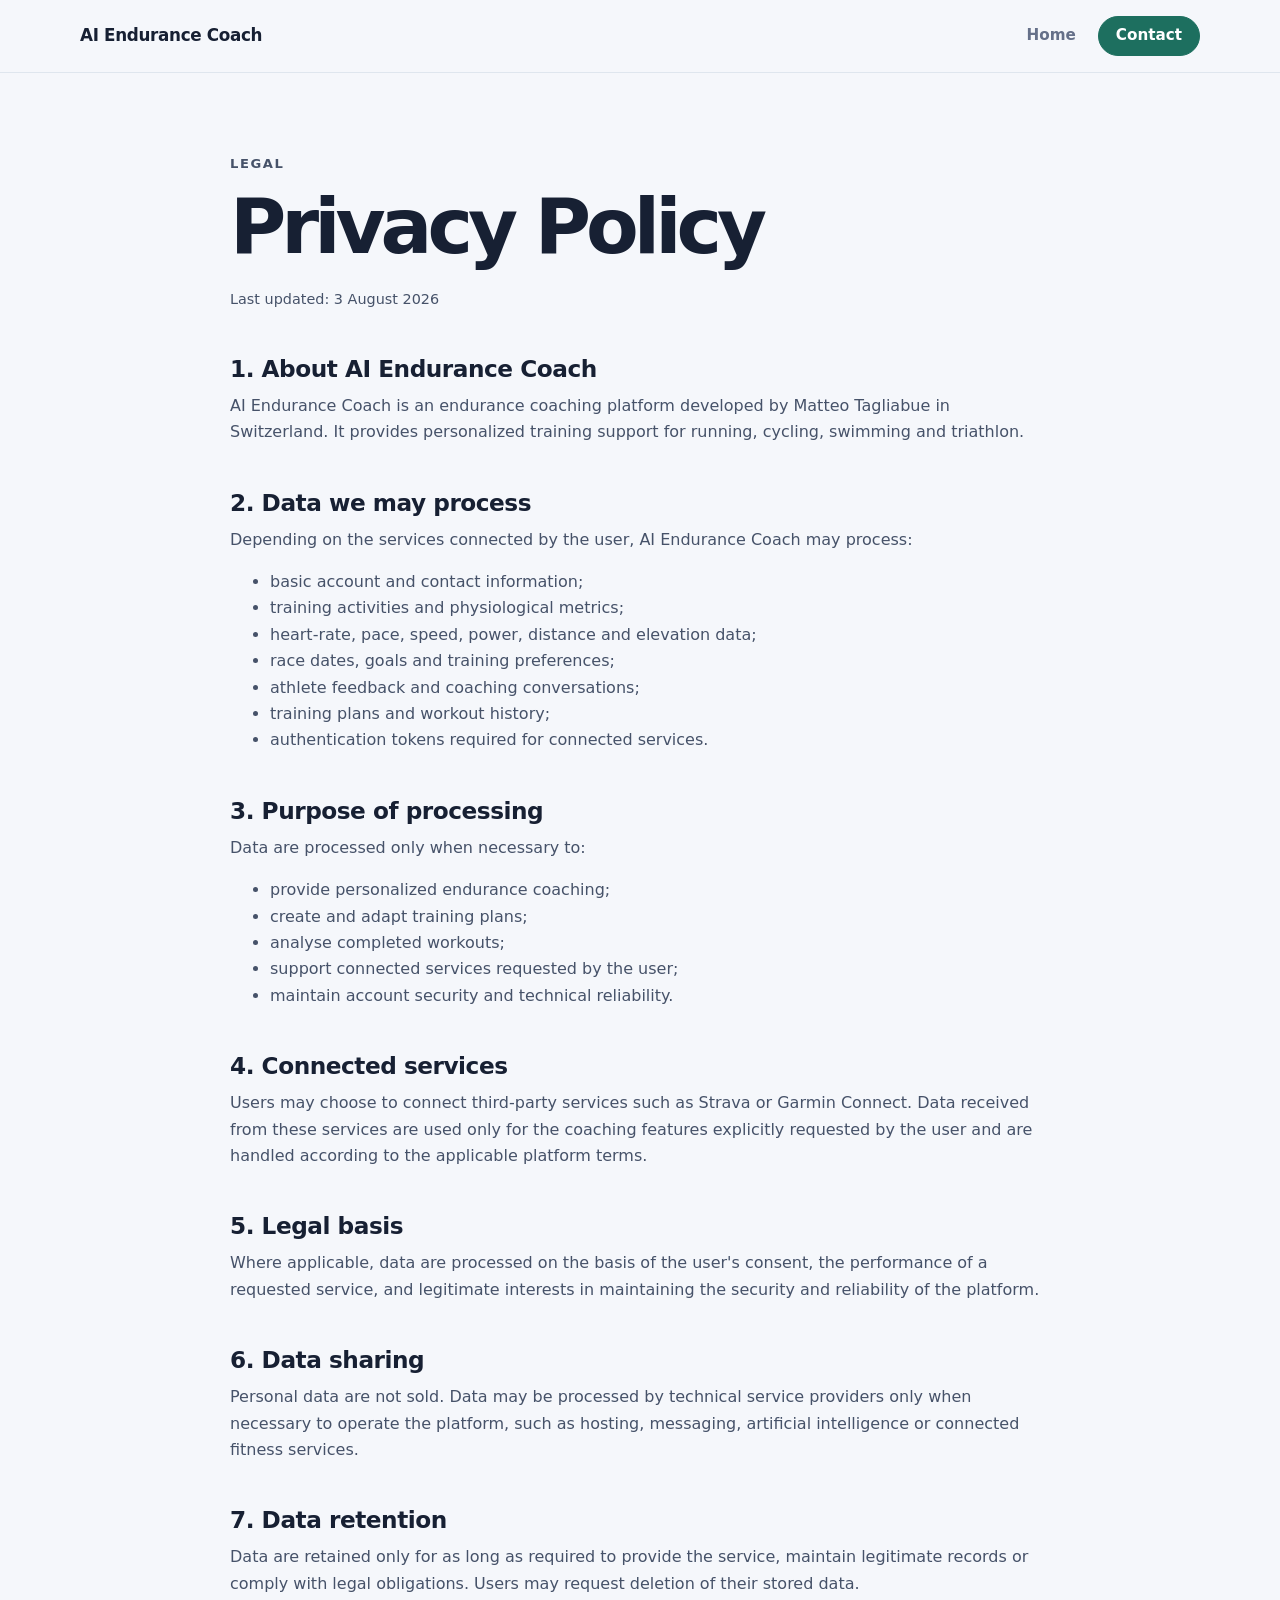
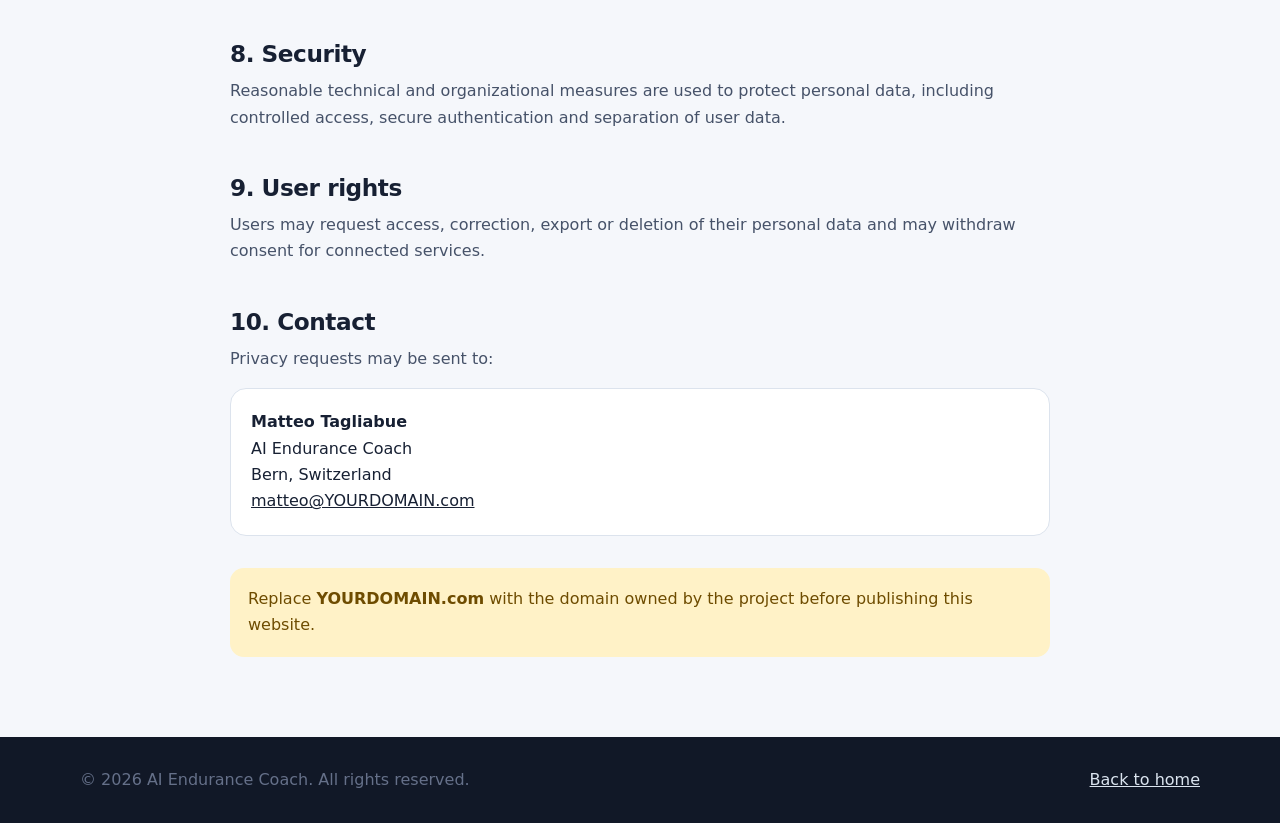
==== privacy.html @ 03ec89cd "first commit" ====
<!DOCTYPE html>
<html lang="en">
<head>
  <meta charset="UTF-8">
  <meta name="viewport" content="width=device-width, initial-scale=1.0">

  <title>Privacy Policy | AI Endurance Coach</title>
  <meta
    name="description"
    content="Privacy Policy for AI Endurance Coach."
  >

  <link rel="stylesheet" href="styles.css">
</head>

<body>
  <header class="site-header">
    <div class="container nav">
      <a class="brand" href="index.html">AI Endurance Coach</a>

      <nav aria-label="Main navigation">
        <a href="index.html">Home</a>
        <a class="button button-small" href="mailto:matteo@YOURDOMAIN.com">
          Contact
        </a>
      </nav>
    </div>
  </header>

  <main class="legal-page">
    <article class="container legal-content">
      <p class="eyebrow">Legal</p>
      <h1>Privacy Policy</h1>
      <p class="last-updated">Last updated: 3 August 2026</p>

      <h2>1. About AI Endurance Coach</h2>
      <p>
        AI Endurance Coach is an endurance coaching platform developed by
        Matteo Tagliabue in Switzerland. It provides personalized training
        support for running, cycling, swimming and triathlon.
      </p>

      <h2>2. Data we may process</h2>
      <p>
        Depending on the services connected by the user, AI Endurance Coach
        may process:
      </p>

      <ul>
        <li>basic account and contact information;</li>
        <li>training activities and physiological metrics;</li>
        <li>heart-rate, pace, speed, power, distance and elevation data;</li>
        <li>race dates, goals and training preferences;</li>
        <li>athlete feedback and coaching conversations;</li>
        <li>training plans and workout history;</li>
        <li>authentication tokens required for connected services.</li>
      </ul>

      <h2>3. Purpose of processing</h2>
      <p>Data are processed only when necessary to:</p>

      <ul>
        <li>provide personalized endurance coaching;</li>
        <li>create and adapt training plans;</li>
        <li>analyse completed workouts;</li>
        <li>support connected services requested by the user;</li>
        <li>maintain account security and technical reliability.</li>
      </ul>

      <h2>4. Connected services</h2>
      <p>
        Users may choose to connect third-party services such as Strava or
        Garmin Connect. Data received from these services are used only for
        the coaching features explicitly requested by the user and are handled
        according to the applicable platform terms.
      </p>

      <h2>5. Legal basis</h2>
      <p>
        Where applicable, data are processed on the basis of the user's
        consent, the performance of a requested service, and legitimate
        interests in maintaining the security and reliability of the
        platform.
      </p>

      <h2>6. Data sharing</h2>
      <p>
        Personal data are not sold. Data may be processed by technical service
        providers only when necessary to operate the platform, such as hosting,
        messaging, artificial intelligence or connected fitness services.
      </p>

      <h2>7. Data retention</h2>
      <p>
        Data are retained only for as long as required to provide the service,
        maintain legitimate records or comply with legal obligations. Users
        may request deletion of their stored data.
      </p>

      <h2>8. Security</h2>
      <p>
        Reasonable technical and organizational measures are used to protect
        personal data, including controlled access, secure authentication and
        separation of user data.
      </p>

      <h2>9. User rights</h2>
      <p>
        Users may request access, correction, export or deletion of their
        personal data and may withdraw consent for connected services.
      </p>

      <h2>10. Contact</h2>
      <p>
        Privacy requests may be sent to:
      </p>

      <address>
        <strong>Matteo Tagliabue</strong><br>
        AI Endurance Coach<br>
        Bern, Switzerland<br>
        <a href="mailto:matteo@YOURDOMAIN.com">
          matteo@YOURDOMAIN.com
        </a>
      </address>

      <div class="legal-notice">
        Replace <strong>YOURDOMAIN.com</strong> with the domain owned by the
        project before publishing this website.
      </div>
    </article>
  </main>

  <footer class="site-footer">
    <div class="container footer-content">
      <p>© 2026 AI Endurance Coach. All rights reserved.</p>
      <a href="index.html">Back to home</a>
    </div>
  </footer>
</body>
</html>
---- styles.css ----
:root {
  --background: #f5f7fb;
  --surface: #ffffff;
  --surface-alt: #eef2f7;
  --text: #172033;
  --muted: #657089;
  --border: #dce3ed;
  --accent: #1d6f5f;
  --accent-dark: #155347;
  --accent-soft: #dcefe9;
  --shadow: 0 20px 60px rgba(35, 50, 75, 0.12);
  --radius: 22px;
  --max-width: 1120px;
}

* {
  box-sizing: border-box;
}

html {
  scroll-behavior: smooth;
}

body {
  margin: 0;
  font-family:
    Inter, ui-sans-serif, system-ui, -apple-system, BlinkMacSystemFont,
    "Segoe UI", sans-serif;
  color: var(--text);
  background: var(--background);
  line-height: 1.65;
}

a {
  color: inherit;
}

.container {
  width: min(calc(100% - 40px), var(--max-width));
  margin-inline: auto;
}

.site-header {
  position: sticky;
  top: 0;
  z-index: 20;
  border-bottom: 1px solid rgba(220, 227, 237, 0.85);
  background: rgba(245, 247, 251, 0.92);
  backdrop-filter: blur(14px);
}

.nav {
  min-height: 72px;
  display: flex;
  align-items: center;
  justify-content: space-between;
  gap: 30px;
}

.brand {
  font-size: 1.05rem;
  font-weight: 800;
  text-decoration: none;
  letter-spacing: -0.02em;
}

nav {
  display: flex;
  align-items: center;
  gap: 22px;
}

nav a {
  color: var(--muted);
  font-size: 0.95rem;
  font-weight: 650;
  text-decoration: none;
}

nav a:hover {
  color: var(--text);
}

.button {
  display: inline-flex;
  align-items: center;
  justify-content: center;
  min-height: 50px;
  padding: 0 22px;
  border: 1px solid var(--accent);
  border-radius: 999px;
  color: #ffffff;
  background: var(--accent);
  font-weight: 750;
  text-decoration: none;
  transition: 0.2s ease;
}

.button:hover {
  background: var(--accent-dark);
  border-color: var(--accent-dark);
  transform: translateY(-1px);
}

.button-small {
  min-height: 40px;
  padding-inline: 17px;
  color: #ffffff;
}

.button-secondary {
  color: var(--text);
  background: transparent;
  border-color: var(--border);
}

.button-secondary:hover {
  color: var(--text);
  background: var(--surface);
  border-color: var(--border);
}

.hero {
  padding: 96px 0 88px;
}

.hero-grid {
  display: grid;
  grid-template-columns: minmax(0, 1.1fr) minmax(340px, 0.9fr);
  gap: 70px;
  align-items: center;
}

.eyebrow {
  margin: 0 0 14px;
  color: var(--accent);
  font-size: 0.82rem;
  font-weight: 850;
  letter-spacing: 0.12em;
  text-transform: uppercase;
}

h1,
h2,
h3,
p {
  margin-top: 0;
}

h1 {
  max-width: 800px;
  margin-bottom: 24px;
  font-size: clamp(2.8rem, 7vw, 5.6rem);
  line-height: 0.98;
  letter-spacing: -0.065em;
}

h2 {
  max-width: 760px;
  margin-bottom: 36px;
  font-size: clamp(2rem, 4vw, 3.4rem);
  line-height: 1.08;
  letter-spacing: -0.045em;
}

h3 {
  margin-bottom: 10px;
  font-size: 1.13rem;
  line-height: 1.3;
}

.hero-text {
  max-width: 690px;
  margin-bottom: 30px;
  color: var(--muted);
  font-size: 1.16rem;
}

.hero-actions {
  display: flex;
  flex-wrap: wrap;
  gap: 12px;
}

.small-note,
.last-updated {
  margin-top: 18px;
  color: var(--muted);
  font-size: 0.9rem;
}

.coach-card {
  padding: 26px;
  border: 1px solid var(--border);
  border-radius: var(--radius);
  background: var(--surface);
  box-shadow: var(--shadow);
}

.coach-card-header {
  display: flex;
  justify-content: space-between;
  gap: 20px;
  padding-bottom: 18px;
  border-bottom: 1px solid var(--border);
  font-weight: 800;
}

.status {
  padding: 5px 10px;
  border-radius: 999px;
  color: var(--accent-dark);
  background: var(--accent-soft);
  font-size: 0.78rem;
}

.workout {
  padding: 20px 0;
  border-bottom: 1px solid var(--border);
}

.workout p {
  margin: 6px 0 0;
  color: var(--muted);
}

.coach-comment {
  margin-top: 22px;
  padding: 18px;
  border-radius: 16px;
  color: var(--accent-dark);
  background: var(--accent-soft);
  font-weight: 620;
}

.section {
  padding: 88px 0;
}

.section-alt {
  background: var(--surface-alt);
}

.cards {
  display: grid;
  grid-template-columns: repeat(3, 1fr);
  gap: 18px;
}

.card {
  padding: 26px;
  border: 1px solid var(--border);
  border-radius: 18px;
  background: var(--surface);
}

.card p,
.steps p,
.cta p {
  margin-bottom: 0;
  color: var(--muted);
}

.steps {
  display: grid;
  grid-template-columns: repeat(4, 1fr);
  gap: 24px;
}

.steps article {
  position: relative;
}

.steps span {
  display: inline-grid;
  width: 42px;
  height: 42px;
  margin-bottom: 18px;
  place-items: center;
  border-radius: 50%;
  color: #ffffff;
  background: var(--accent);
  font-weight: 850;
}

.cta {
  display: flex;
  align-items: center;
  justify-content: space-between;
  gap: 40px;
  padding: 40px;
  border: 1px solid var(--border);
  border-radius: var(--radius);
  background: var(--surface);
}

.cta h2 {
  margin-bottom: 12px;
}

.site-footer {
  padding: 30px 0;
  color: var(--muted);
  background: #111827;
}

.footer-content {
  display: flex;
  justify-content: space-between;
  gap: 30px;
}

.footer-content p {
  margin: 0;
}

.footer-content div {
  display: flex;
  gap: 20px;
}

.footer-content a {
  color: #dbe4ef;
}

.legal-page {
  padding: 80px 0;
}

.legal-content {
  max-width: 820px;
}

.legal-content h1 {
  font-size: clamp(2.7rem, 6vw, 4.8rem);
}

.legal-content h2 {
  margin: 44px 0 12px;
  font-size: 1.45rem;
  letter-spacing: -0.02em;
}

.legal-content p,
.legal-content li {
  color: #465269;
}

.legal-content address {
  padding: 20px;
  border: 1px solid var(--border);
  border-radius: 16px;
  background: var(--surface);
  font-style: normal;
}

.legal-notice {
  margin-top: 32px;
  padding: 18px;
  border-radius: 14px;
  color: #6e4c00;
  background: #fff2c7;
}

@media (max-width: 900px) {
  .hero-grid,
  .cards,
  .steps {
    grid-template-columns: 1fr 1fr;
  }

  .hero-grid {
    gap: 44px;
  }

  h1 {
    font-size: clamp(2.7rem, 10vw, 4.6rem);
  }
}

@media (max-width: 680px) {
  .nav {
    align-items: flex-start;
    flex-direction: column;
    padding: 18px 0;
  }

  nav {
    width: 100%;
    flex-wrap: wrap;
    gap: 14px;
  }

  .hero {
    padding-top: 68px;
  }

  .hero-grid,
  .cards,
  .steps {
    grid-template-columns: 1fr;
  }

  .cta,
  .footer-content {
    align-items: flex-start;
    flex-direction: column;
  }

  .cta {
    padding: 28px;
  }
}
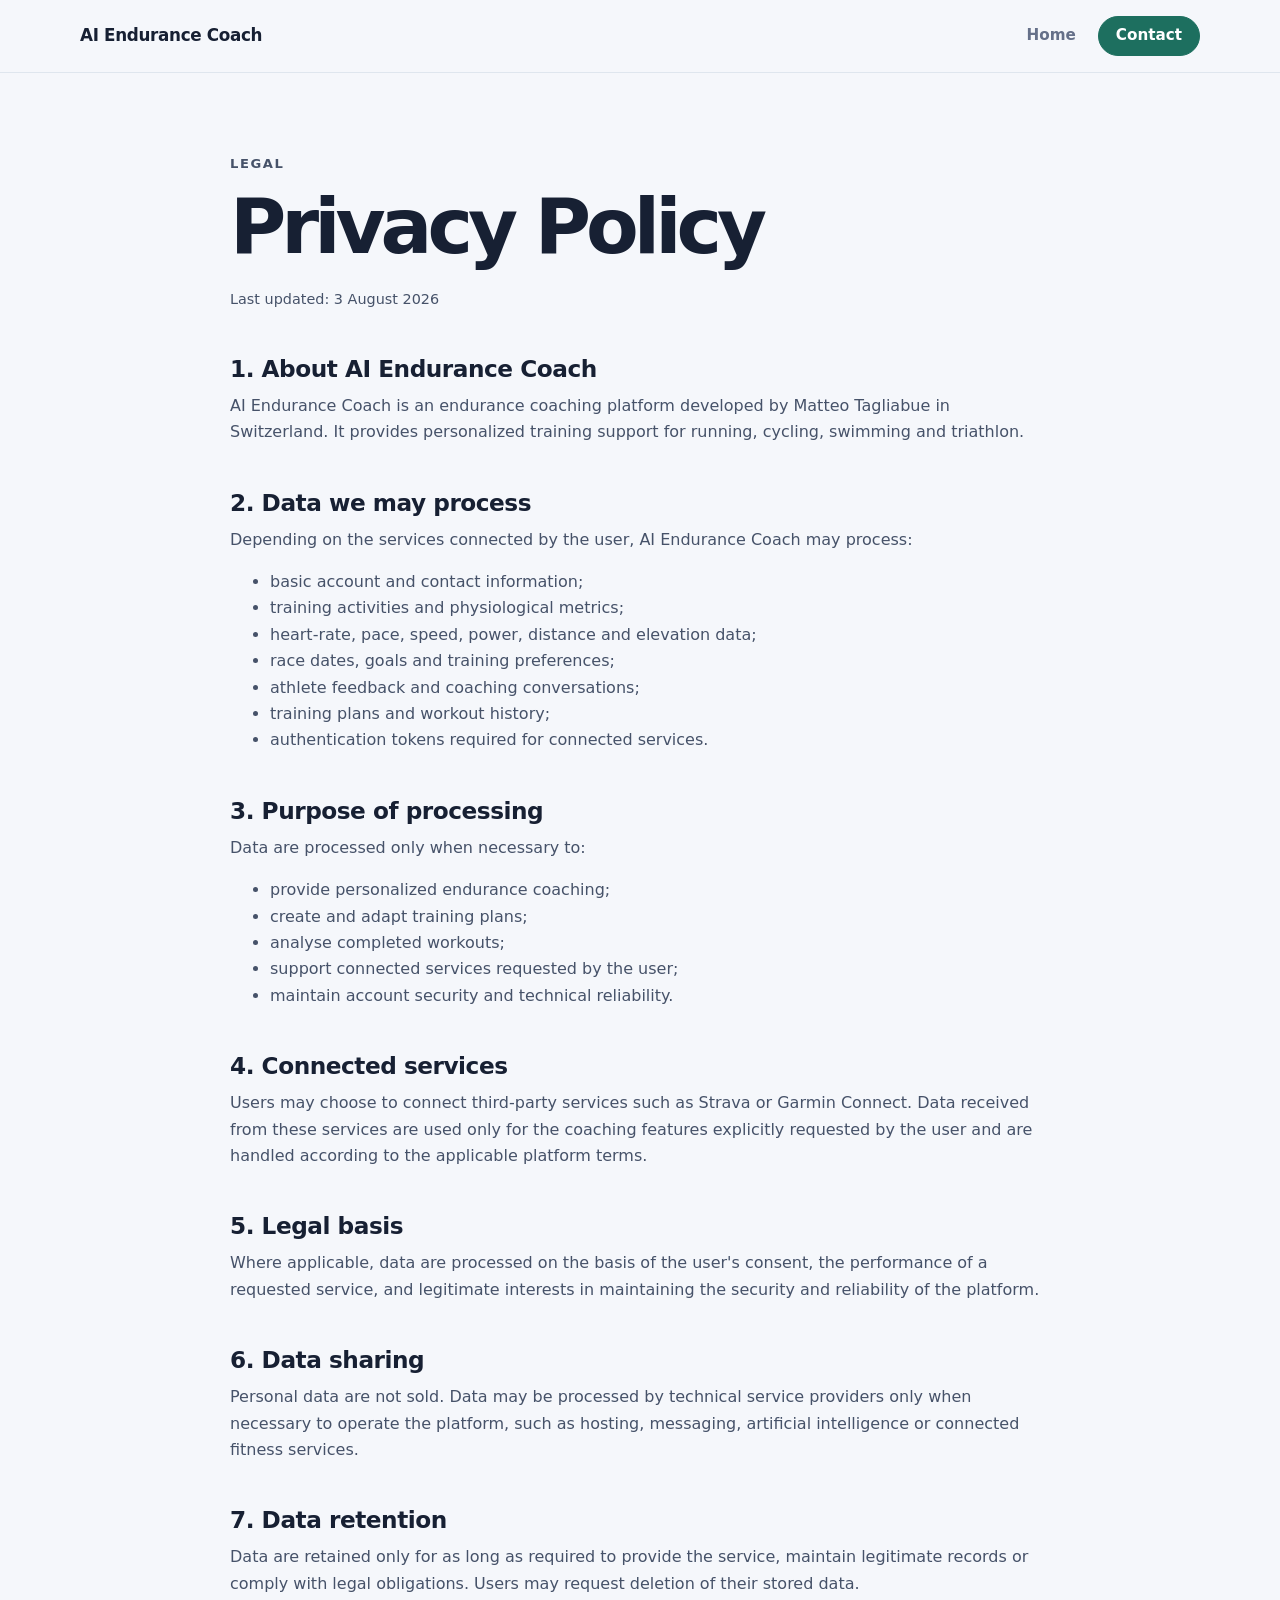
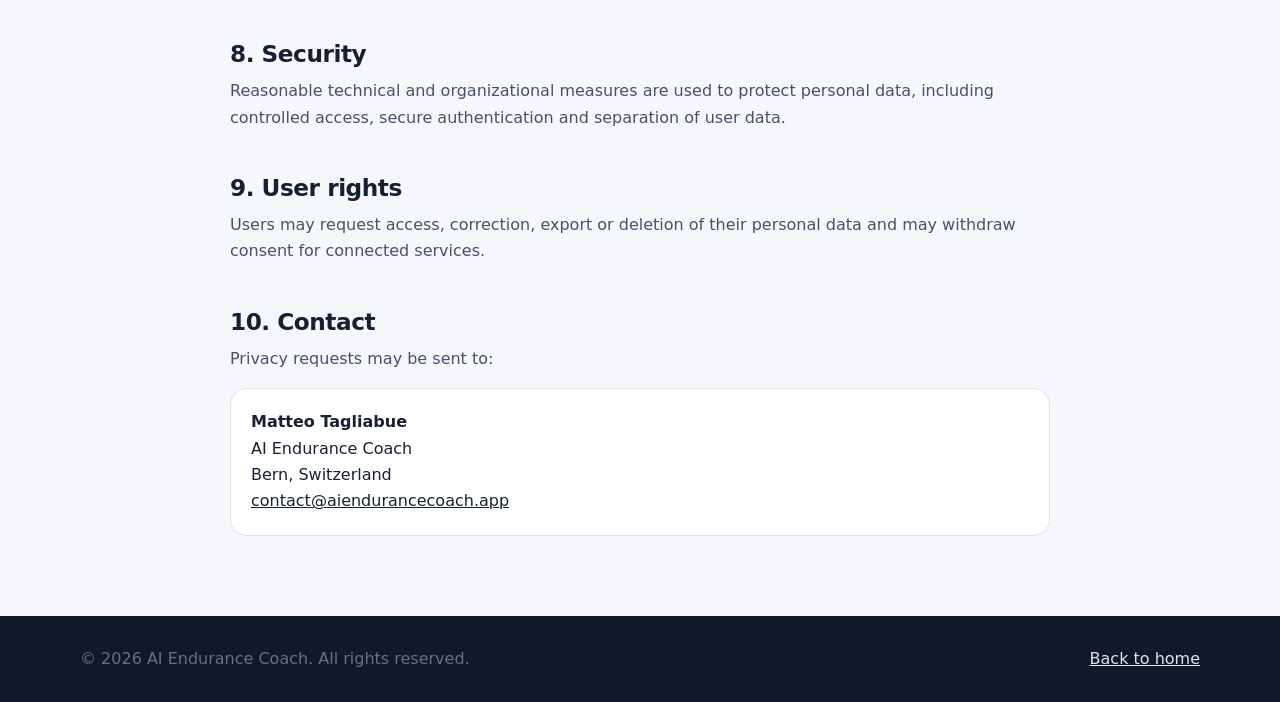
==== commit ff20a767: "UPDATE: placeholder" ====
--- a/privacy.html
+++ b/privacy.html
@@ -20,7 +20,7 @@
 
       <nav aria-label="Main navigation">
         <a href="index.html">Home</a>
-        <a class="button button-small" href="mailto:matteo@YOURDOMAIN.com">
+        <a class="button button-small" href="mailto:contact@aiendurancecoach.app">
           Contact
         </a>
       </nav>
@@ -119,15 +119,11 @@
         <strong>Matteo Tagliabue</strong><br>
         AI Endurance Coach<br>
         Bern, Switzerland<br>
-        <a href="mailto:matteo@YOURDOMAIN.com">
-          matteo@YOURDOMAIN.com
+        <a href="mailto:contact@aiendurancecoach.app">
+          contact@aiendurancecoach.app
         </a>
       </address>
 
-      <div class="legal-notice">
-        Replace <strong>YOURDOMAIN.com</strong> with the domain owned by the
-        project before publishing this website.
-      </div>
     </article>
   </main>
 
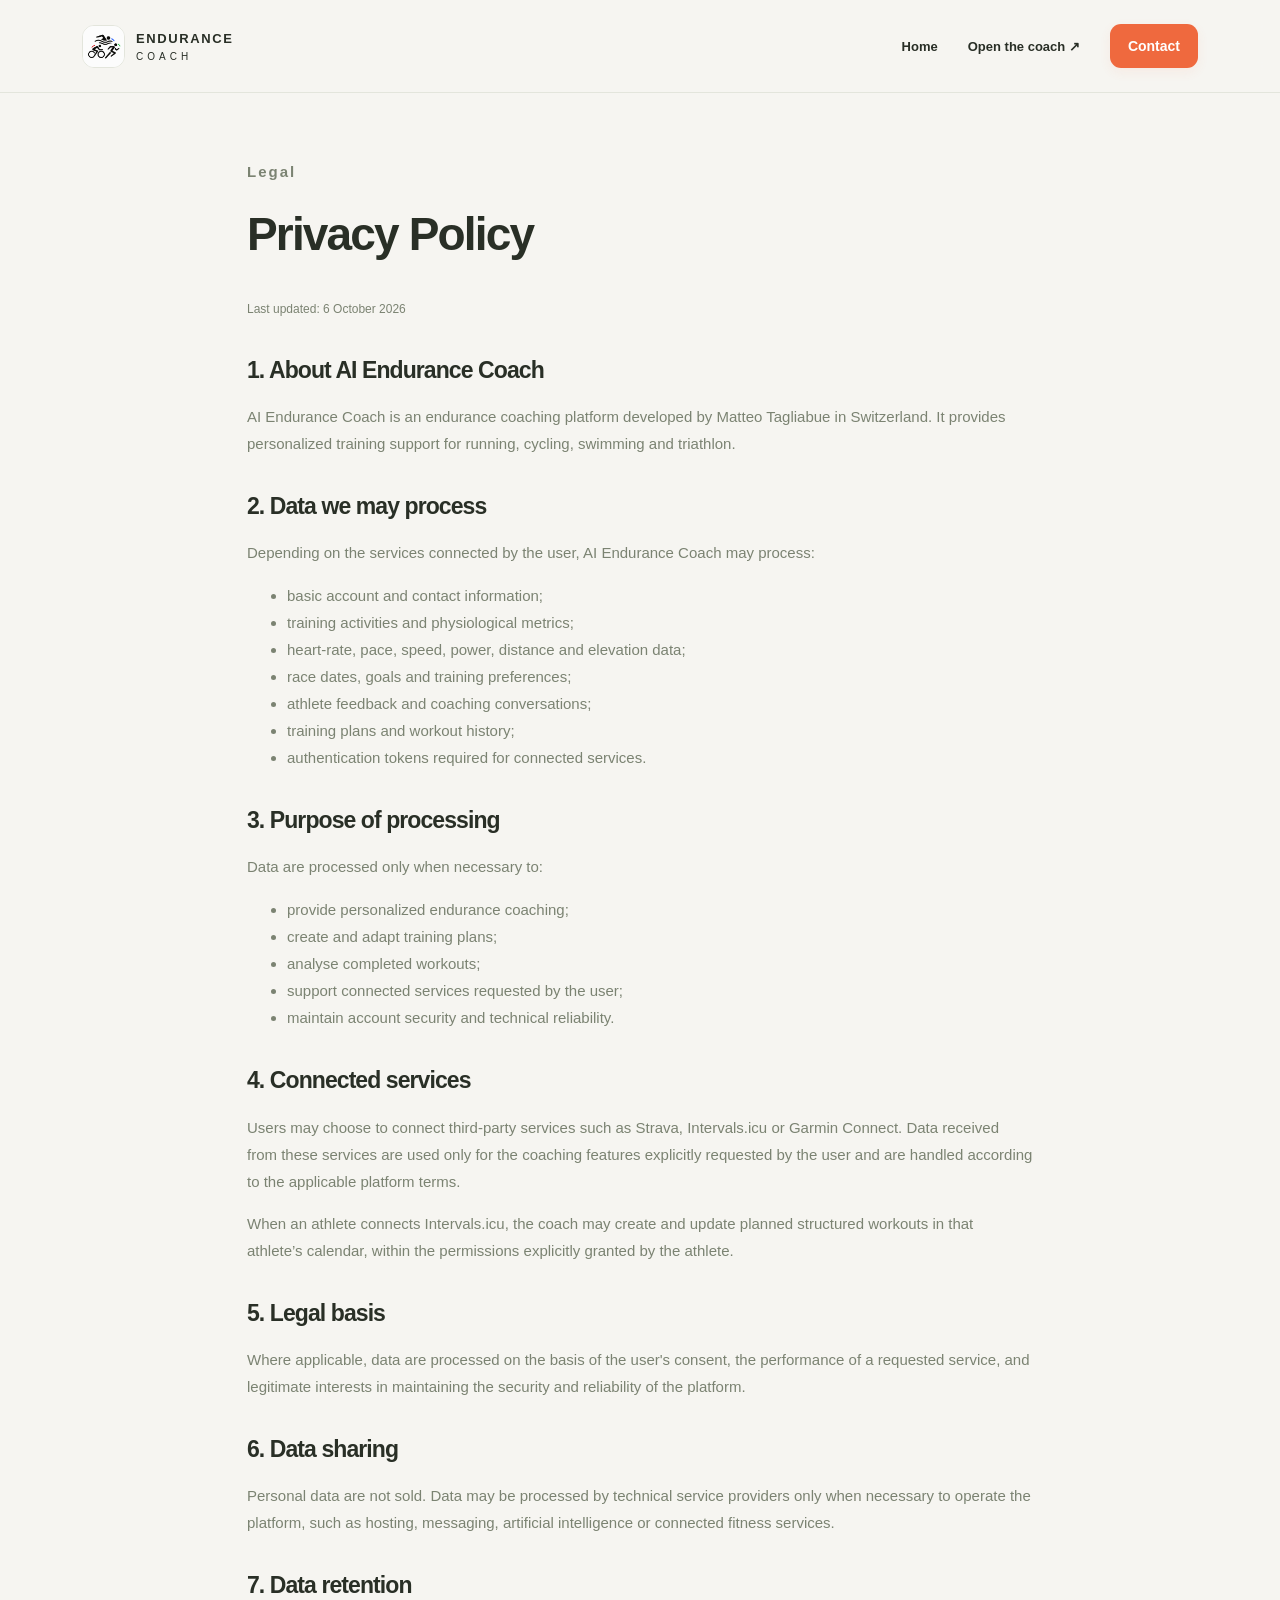
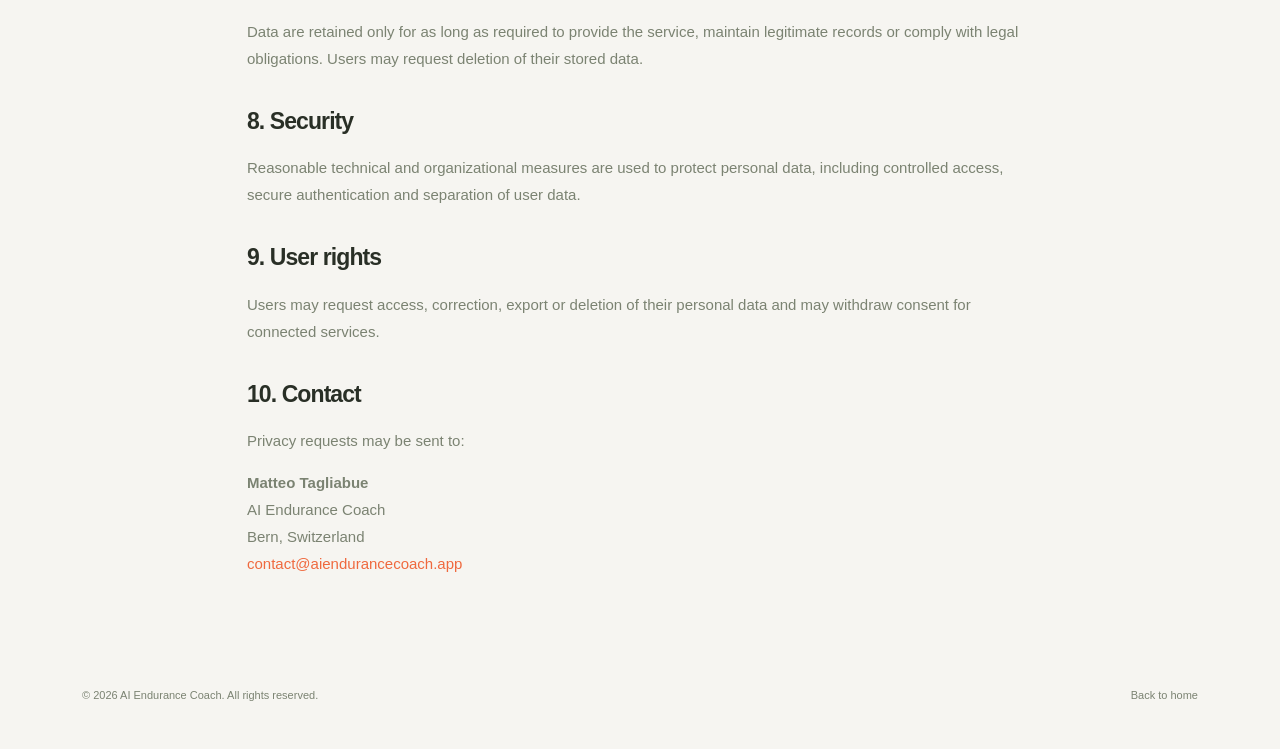
==== commit d65d1e36: "CHANGE: website like webapp" ====
--- a/privacy.html
+++ b/privacy.html
@@ -16,10 +16,10 @@
 <body>
   <header class="site-header">
     <div class="container nav">
-      <a class="brand" href="index.html">AI Endurance Coach</a>
+      <a class="brand" href="index.html"><img src="logo.png" alt=""><span>ENDURANCE<small>COACH</small></span></a>
 
       <nav aria-label="Main navigation">
-        <a href="index.html">Home</a>
+        <a href="index.html">Home</a><a href="https://coach.aiendurancecoach.app/">Open the coach ↗</a>
         <a class="button button-small" href="mailto:contact@aiendurancecoach.app">
           Contact
         </a>
@@ -31,7 +31,7 @@
     <article class="container legal-content">
       <p class="eyebrow">Legal</p>
       <h1>Privacy Policy</h1>
-      <p class="last-updated">Last updated: 3 August 2026</p>
+      <p class="last-updated">Last updated: 6 October 2026</p>
 
       <h2>1. About AI Endurance Coach</h2>
       <p>
@@ -69,12 +69,13 @@
 
       <h2>4. Connected services</h2>
       <p>
-        Users may choose to connect third-party services such as Strava or
-        Garmin Connect. Data received from these services are used only for
+        Users may choose to connect third-party services such as Strava,
+        Intervals.icu or Garmin Connect. Data received from these services are used only for
         the coaching features explicitly requested by the user and are handled
         according to the applicable platform terms.
       </p>
 
+      <p>When an athlete connects Intervals.icu, the coach may create and update planned structured workouts in that athlete’s calendar, within the permissions explicitly granted by the athlete.</p>
       <h2>5. Legal basis</h2>
       <p>
         Where applicable, data are processed on the basis of the user's
--- a/styles.css
+++ b/styles.css
@@ -1,413 +1,2 @@
-:root {
-  --background: #f5f7fb;
-  --surface: #ffffff;
-  --surface-alt: #eef2f7;
-  --text: #172033;
-  --muted: #657089;
-  --border: #dce3ed;
-  --accent: #1d6f5f;
-  --accent-dark: #155347;
-  --accent-soft: #dcefe9;
-  --shadow: 0 20px 60px rgba(35, 50, 75, 0.12);
-  --radius: 22px;
-  --max-width: 1120px;
-}
-
-* {
-  box-sizing: border-box;
-}
-
-html {
-  scroll-behavior: smooth;
-}
-
-body {
-  margin: 0;
-  font-family:
-    Inter, ui-sans-serif, system-ui, -apple-system, BlinkMacSystemFont,
-    "Segoe UI", sans-serif;
-  color: var(--text);
-  background: var(--background);
-  line-height: 1.65;
-}
-
-a {
-  color: inherit;
-}
-
-.container {
-  width: min(calc(100% - 40px), var(--max-width));
-  margin-inline: auto;
-}
-
-.site-header {
-  position: sticky;
-  top: 0;
-  z-index: 20;
-  border-bottom: 1px solid rgba(220, 227, 237, 0.85);
-  background: rgba(245, 247, 251, 0.92);
-  backdrop-filter: blur(14px);
-}
-
-.nav {
-  min-height: 72px;
-  display: flex;
-  align-items: center;
-  justify-content: space-between;
-  gap: 30px;
-}
-
-.brand {
-  font-size: 1.05rem;
-  font-weight: 800;
-  text-decoration: none;
-  letter-spacing: -0.02em;
-}
-
-nav {
-  display: flex;
-  align-items: center;
-  gap: 22px;
-}
-
-nav a {
-  color: var(--muted);
-  font-size: 0.95rem;
-  font-weight: 650;
-  text-decoration: none;
-}
-
-nav a:hover {
-  color: var(--text);
-}
-
-.button {
-  display: inline-flex;
-  align-items: center;
-  justify-content: center;
-  min-height: 50px;
-  padding: 0 22px;
-  border: 1px solid var(--accent);
-  border-radius: 999px;
-  color: #ffffff;
-  background: var(--accent);
-  font-weight: 750;
-  text-decoration: none;
-  transition: 0.2s ease;
-}
-
-.button:hover {
-  background: var(--accent-dark);
-  border-color: var(--accent-dark);
-  transform: translateY(-1px);
-}
-
-.button-small {
-  min-height: 40px;
-  padding-inline: 17px;
-  color: #ffffff;
-}
-
-.button-secondary {
-  color: var(--text);
-  background: transparent;
-  border-color: var(--border);
-}
-
-.button-secondary:hover {
-  color: var(--text);
-  background: var(--surface);
-  border-color: var(--border);
-}
-
-.hero {
-  padding: 96px 0 88px;
-}
-
-.hero-grid {
-  display: grid;
-  grid-template-columns: minmax(0, 1.1fr) minmax(340px, 0.9fr);
-  gap: 70px;
-  align-items: center;
-}
-
-.eyebrow {
-  margin: 0 0 14px;
-  color: var(--accent);
-  font-size: 0.82rem;
-  font-weight: 850;
-  letter-spacing: 0.12em;
-  text-transform: uppercase;
-}
-
-h1,
-h2,
-h3,
-p {
-  margin-top: 0;
-}
-
-h1 {
-  max-width: 800px;
-  margin-bottom: 24px;
-  font-size: clamp(2.8rem, 7vw, 5.6rem);
-  line-height: 0.98;
-  letter-spacing: -0.065em;
-}
-
-h2 {
-  max-width: 760px;
-  margin-bottom: 36px;
-  font-size: clamp(2rem, 4vw, 3.4rem);
-  line-height: 1.08;
-  letter-spacing: -0.045em;
-}
-
-h3 {
-  margin-bottom: 10px;
-  font-size: 1.13rem;
-  line-height: 1.3;
-}
-
-.hero-text {
-  max-width: 690px;
-  margin-bottom: 30px;
-  color: var(--muted);
-  font-size: 1.16rem;
-}
-
-.hero-actions {
-  display: flex;
-  flex-wrap: wrap;
-  gap: 12px;
-}
-
-.small-note,
-.last-updated {
-  margin-top: 18px;
-  color: var(--muted);
-  font-size: 0.9rem;
-}
-
-.coach-card {
-  padding: 26px;
-  border: 1px solid var(--border);
-  border-radius: var(--radius);
-  background: var(--surface);
-  box-shadow: var(--shadow);
-}
-
-.coach-card-header {
-  display: flex;
-  justify-content: space-between;
-  gap: 20px;
-  padding-bottom: 18px;
-  border-bottom: 1px solid var(--border);
-  font-weight: 800;
-}
-
-.status {
-  padding: 5px 10px;
-  border-radius: 999px;
-  color: var(--accent-dark);
-  background: var(--accent-soft);
-  font-size: 0.78rem;
-}
-
-.workout {
-  padding: 20px 0;
-  border-bottom: 1px solid var(--border);
-}
-
-.workout p {
-  margin: 6px 0 0;
-  color: var(--muted);
-}
-
-.coach-comment {
-  margin-top: 22px;
-  padding: 18px;
-  border-radius: 16px;
-  color: var(--accent-dark);
-  background: var(--accent-soft);
-  font-weight: 620;
-}
-
-.section {
-  padding: 88px 0;
-}
-
-.section-alt {
-  background: var(--surface-alt);
-}
-
-.cards {
-  display: grid;
-  grid-template-columns: repeat(3, 1fr);
-  gap: 18px;
-}
-
-.card {
-  padding: 26px;
-  border: 1px solid var(--border);
-  border-radius: 18px;
-  background: var(--surface);
-}
-
-.card p,
-.steps p,
-.cta p {
-  margin-bottom: 0;
-  color: var(--muted);
-}
-
-.steps {
-  display: grid;
-  grid-template-columns: repeat(4, 1fr);
-  gap: 24px;
-}
-
-.steps article {
-  position: relative;
-}
-
-.steps span {
-  display: inline-grid;
-  width: 42px;
-  height: 42px;
-  margin-bottom: 18px;
-  place-items: center;
-  border-radius: 50%;
-  color: #ffffff;
-  background: var(--accent);
-  font-weight: 850;
-}
-
-.cta {
-  display: flex;
-  align-items: center;
-  justify-content: space-between;
-  gap: 40px;
-  padding: 40px;
-  border: 1px solid var(--border);
-  border-radius: var(--radius);
-  background: var(--surface);
-}
-
-.cta h2 {
-  margin-bottom: 12px;
-}
-
-.site-footer {
-  padding: 30px 0;
-  color: var(--muted);
-  background: #111827;
-}
-
-.footer-content {
-  display: flex;
-  justify-content: space-between;
-  gap: 30px;
-}
-
-.footer-content p {
-  margin: 0;
-}
-
-.footer-content div {
-  display: flex;
-  gap: 20px;
-}
-
-.footer-content a {
-  color: #dbe4ef;
-}
-
-.legal-page {
-  padding: 80px 0;
-}
-
-.legal-content {
-  max-width: 820px;
-}
-
-.legal-content h1 {
-  font-size: clamp(2.7rem, 6vw, 4.8rem);
-}
-
-.legal-content h2 {
-  margin: 44px 0 12px;
-  font-size: 1.45rem;
-  letter-spacing: -0.02em;
-}
-
-.legal-content p,
-.legal-content li {
-  color: #465269;
-}
-
-.legal-content address {
-  padding: 20px;
-  border: 1px solid var(--border);
-  border-radius: 16px;
-  background: var(--surface);
-  font-style: normal;
-}
-
-.legal-notice {
-  margin-top: 32px;
-  padding: 18px;
-  border-radius: 14px;
-  color: #6e4c00;
-  background: #fff2c7;
-}
-
-@media (max-width: 900px) {
-  .hero-grid,
-  .cards,
-  .steps {
-    grid-template-columns: 1fr 1fr;
-  }
-
-  .hero-grid {
-    gap: 44px;
-  }
-
-  h1 {
-    font-size: clamp(2.7rem, 10vw, 4.6rem);
-  }
-}
-
-@media (max-width: 680px) {
-  .nav {
-    align-items: flex-start;
-    flex-direction: column;
-    padding: 18px 0;
-  }
-
-  nav {
-    width: 100%;
-    flex-wrap: wrap;
-    gap: 14px;
-  }
-
-  .hero {
-    padding-top: 68px;
-  }
-
-  .hero-grid,
-  .cards,
-  .steps {
-    grid-template-columns: 1fr;
-  }
-
-  .cta,
-  .footer-content {
-    align-items: flex-start;
-    flex-direction: column;
-  }
-
-  .cta {
-    padding: 28px;
-  }
-}
+:root{--bg:#f6f5f1;--ink:#292f26;--muted:#7b8372;--orange:#ef693e;--line:#e3e5dc;--green:#2e3729;--sage:#c7d7b1}*{box-sizing:border-box}html{scroll-behavior:smooth;scroll-padding-top:100px}body{margin:0;background:var(--bg);color:var(--ink);font-family:Manrope,"Segoe UI",Arial,sans-serif;-webkit-font-smoothing:antialiased}a{color:inherit;text-decoration:none}button,a,summary{-webkit-tap-highlight-color:transparent}a:focus-visible,summary:focus-visible{outline:3px solid var(--orange);outline-offset:5px}p{line-height:1.75}h1,h2,h3,p{margin-top:0}h1,h2,h3{letter-spacing:-.04em}h2{font-size:clamp(29px,3.6vw,44px);line-height:1.18;font-weight:700}h3{font-size:23px;line-height:1.25}.container{max-width:1180px;margin:auto;padding-left:32px;padding-right:32px}.site-header{position:sticky;top:0;z-index:10;background:#f6f5f1ed;backdrop-filter:blur(14px);border-bottom:1px solid var(--line)}.nav{display:flex;align-items:center;justify-content:space-between;min-height:92px;gap:24px}.brand{display:flex;align-items:center;gap:11px;font-size:13px;font-weight:800;letter-spacing:1.6px}.brand img{width:43px;height:43px;object-fit:contain;background:white;border:1px solid var(--line);border-radius:12px}.brand small{display:block;font-weight:500;font-size:10px;letter-spacing:4px;margin-top:5px}.nav nav{display:flex;align-items:center;gap:30px;font-size:13px;font-weight:600}.button{display:inline-flex;justify-content:center;align-items:center;gap:25px;min-height:50px;padding:15px 23px;border-radius:11px;background:var(--orange);color:white;font-size:14px;font-weight:700;box-shadow:0 4px 12px #ef693e14;transition:transform .2s,background .2s}.button:hover{background:#db5b33;transform:translateY(-2px)}.button-small{min-height:44px;padding:12px 18px}.button span{font-size:21px;font-weight:400}.eyebrow{font-size:10px;letter-spacing:2px;font-weight:700;color:var(--muted);margin-bottom:22px}.status-dot{display:inline-block;width:7px;height:7px;background:#91a976;border-radius:50%;margin-right:8px}.hero{display:grid;grid-template-columns:1.1fr 1fr;gap:72px;align-items:center;padding-top:88px;padding-bottom:88px}.hero h1{font-size:clamp(42px,5.2vw,65px);line-height:1.07;margin-bottom:27px;letter-spacing:-3px}.hero h1 em{font-style:normal;color:#85996d}.hero-text{color:var(--muted);font-size:17px;max-width:440px;margin-bottom:30px}.hero-actions{display:flex;align-items:center;flex-wrap:wrap;gap:24px}.text-link{display:inline-flex;align-items:center;gap:16px;font-weight:600;font-size:13px}.hero-note{font-size:12px;color:var(--muted);margin:23px 0 0}.app-preview{border:1px solid var(--line);border-radius:24px;background:white;box-shadow:0 25px 60px #2930260c;transform:rotate(2deg);overflow:hidden}.preview-top{display:flex;justify-content:space-between;align-items:center;border-bottom:1px solid #eff0e9;padding:16px 21px;font-size:11px;font-weight:600}.preview-top>span:first-child{display:flex;gap:8px;align-items:center}.preview-top img{width:27px;height:27px;object-fit:contain}.example-tag{font-size:8px;letter-spacing:1px;color:var(--muted);background:#f1f3eb;padding:6px 8px;border-radius:5px}.preview-body{padding:26px}.preview-body>.eyebrow{font-size:8px;margin-bottom:10px}.preview-body>h2{font-size:21px;margin-bottom:22px}.preview-session{padding:24px;border-radius:16px;background:var(--green);color:white}.session-tag{font-size:9px;letter-spacing:1px;color:#ccd4c2}.preview-session h3{margin:17px 0 9px;font-size:26px}.preview-session p{font-size:11px;color:#c1cbb4;line-height:1.7}.session-facts{display:flex;justify-content:space-between;align-items:center;margin:20px 0 12px}.session-facts strong{font-size:26px;letter-spacing:-1px}.session-facts small{font-size:11px;font-weight:400}.session-facts>span{font-size:9px;color:#c1cbb4}.workout-bars{height:71px;display:flex;align-items:flex-end;gap:5px}.workout-bars i{display:block;border-radius:5px;flex:15;height:65%}.warm{background:#ebd9bc}.work{background:#c7d7b1}.rest{background:#c8dfe6}.cool{background:#dbe2cd}.workout-bars .work{height:100%}.workout-bars .rest{flex:4;height:42%}.workout-bars .cool{flex:8;height:35%}.phase-legend{display:flex;gap:10px;flex-wrap:wrap;margin-top:12px;font-size:8px;color:#ced7c4}.phase-legend i{display:inline-block;width:6px;height:6px;border-radius:2px;margin-right:3px}.preview-bottom{display:flex;gap:12px;align-items:center;padding:18px 0 0}.coach-spark{font-size:26px;color:#99ac7d}.preview-bottom p{font-size:10px;line-height:1.7;color:var(--muted);margin:0}.preview-bottom strong{color:var(--ink)}.preview-nav{display:flex;justify-content:space-around;padding:15px;background:#fbfcf8;border-top:1px solid var(--line);font-size:10px;color:var(--muted)}.preview-nav .active{color:var(--orange);font-weight:700}.disciplines{border-top:1px solid var(--line);border-bottom:1px solid var(--line);padding-top:24px;padding-bottom:24px;display:flex;justify-content:space-between;gap:24px;color:var(--muted);font-size:13px}.disciplines>div{display:flex;gap:38px;color:var(--ink);font-weight:600}.section{padding-top:95px;padding-bottom:95px}.section-title{max-width:650px;margin-bottom:40px}.section-title p:not(.eyebrow){color:var(--muted);font-size:15px}.section-title .eyebrow{margin-bottom:15px}.section-title h2{margin-bottom:18px}.feature-grid{display:grid;grid-template-columns:repeat(3,1fr);gap:20px}.feature{padding:30px;background:white;border:1px solid var(--line);border-radius:19px;display:flex;flex-direction:column}.feature-number{color:#9ba78e;font-size:10px;letter-spacing:1.8px;margin-bottom:24px}.feature h3{font-size:24px;margin-bottom:17px}.feature p{font-size:14px;color:var(--muted)}.mini-week{display:flex;justify-content:space-between;background:#f4f6ef;padding:18px;border-radius:10px;margin-top:auto}.mini-week span{font-size:10px;color:var(--muted);text-align:center}.mini-week i{display:block;width:14px;height:14px;border-radius:50%;background:#c7d7b1;margin-top:10px}.mini-week .muted-dot{background:#e3e7d9}.mini-chat{margin-top:auto;font-size:11px}.mini-chat span{display:block;background:#f5f1e8;border-radius:9px;padding:13px}.mini-chat p{background:#f4f6ef;border-radius:9px;padding:13px;font-size:11px;margin:7px 0 0}.mini-chart{display:flex;gap:13px;align-items:flex-end;height:86px;padding:0 13px;border-bottom:1px solid var(--line);margin-top:auto}.mini-chart i{flex:1;height:40%;background:#cddabc;border-radius:4px 4px 0 0}.mini-chart i:nth-child(2){height:60%}.mini-chart i:nth-child(3){height:50%}.mini-chart i:nth-child(4){height:75%}.mini-chart i:nth-child(5){height:68%}.mini-chart i:last-child{height:100%;background:var(--orange)}.how-section{background:#eef1e7}.how-grid{display:grid;grid-template-columns:1fr 1fr;gap:90px}.section-description{max-width:410px;font-size:15px;color:var(--muted)}.steps{list-style:none;margin:0;padding:0;display:grid;gap:30px}.steps li{display:flex;gap:20px;align-items:flex-start}.steps li>span{display:grid;place-items:center;width:35px;height:35px;border:1px solid #d2dac6;border-radius:10px;flex-shrink:0;color:#819368;font-size:13px}.steps h3{font-size:19px;margin:4px 0 10px}.steps p{font-size:14px;margin:0;color:var(--muted)}.integration-grid{display:grid;grid-template-columns:repeat(3,1fr);gap:20px}.integration{display:flex;align-items:flex-start;gap:16px;border:1px solid var(--line);background:#fff;border-radius:16px;padding:24px}.integration h3{font-size:18px;margin:3px 0 12px;letter-spacing:-.4px}.integration p{font-size:13px;color:var(--muted);margin:0}.service-logo{display:grid;place-items:center;flex-shrink:0;width:38px;height:38px;border-radius:10px;font-size:23px;font-weight:700}.strava{background:#fff1e9;color:#f36934}.intervals{background:#eef2e7;color:#81986c}.telegram{background:#eaf3f8;color:#4b94bf}.integration-links{display:flex;justify-content:space-between;gap:20px;margin-top:27px;font-size:12px;color:var(--muted)}.integration-links .text-link{color:var(--ink)}.faq-section{display:grid;grid-template-columns:1fr 1.4fr;gap:70px;padding-bottom:90px}.faq details{border-bottom:1px solid var(--line)}.faq summary{display:flex;justify-content:space-between;gap:20px;padding:22px 0;cursor:pointer;list-style:none;font-size:15px;font-weight:600}.faq summary::-webkit-details-marker{display:none}.faq summary span{font-size:22px;color:#91a17c}.faq details[open] summary span{transform:rotate(45deg)}.faq p{font-size:14px;color:var(--muted)}.faq p a{text-decoration:underline;text-underline-offset:4px}.final-cta{display:flex;align-items:center;justify-content:space-between;gap:40px;background:var(--green);color:white;padding-top:48px;padding-bottom:48px;border-radius:24px;max-width:1116px}.final-cta .eyebrow{color:#b6c4a5;margin-bottom:16px}.final-cta h2{margin:0;font-size:37px}.final-cta>div:last-child{display:flex;align-items:center;flex-direction:column;gap:17px}.light-button{background:white;color:var(--ink);box-shadow:none}.light-button:hover{background:#eef2e7}.contact-link{color:#c4cfb8;font-size:12px}.site-footer{padding:44px 0}.footer-content{display:flex;align-items:center;justify-content:space-between;gap:24px;color:var(--muted);font-size:11px}.footer-content .brand{color:var(--ink)}.footer-content p{margin:0}.footer-content>div{display:flex;gap:22px}.legal-page{padding:65px 0}.legal-content{max-width:850px}.legal-content h1{font-size:46px}.legal-content h2{font-size:23px;margin-top:36px}.legal-content p,.legal-content li,.legal-content address{font-size:15px;color:var(--muted);line-height:1.8}.legal-content a{color:var(--orange)}.last-updated{font-size:12px!important}.legal-content address{font-style:normal}
+@media(max-width:900px){.hero{gap:35px}.hero h1{letter-spacing:-2px}.feature{padding:22px}.feature h3{font-size:21px}.how-grid{gap:40px}.integration-grid{grid-template-columns:1fr}.integration{align-items:center}.faq-section{gap:35px}.final-cta{margin:0 24px}.footer-content{flex-wrap:wrap}}@media(max-width:600px){html{scroll-padding-top:80px}.container{padding-left:22px;padding-right:22px}.nav{min-height:76px;gap:12px}.brand{font-size:10px;letter-spacing:1px;gap:7px}.brand small{font-size:8px;letter-spacing:3px}.brand img{width:35px;height:35px}.nav nav{gap:0}.nav nav>a:not(.button){display:none}.button-small{font-size:11px;min-height:42px;padding:10px 13px;gap:12px}.hero{grid-template-columns:1fr;padding-top:45px;padding-bottom:40px;gap:42px}.hero h1{font-size:46px;line-height:1.08;letter-spacing:-2px}.hero-text{font-size:16px}.hero-actions{gap:20px}.hero-actions .button{font-size:13px}.app-preview{transform:none;width:100%;max-width:440px;margin:auto}.preview-body{padding:22px}.disciplines{display:block;padding-top:21px;padding-bottom:21px}.disciplines>div{margin-top:16px;gap:0;justify-content:space-between;font-size:13px}.section{padding-top:62px;padding-bottom:62px}.section-title{margin-bottom:28px}h2{font-size:31px}.feature-grid,.how-grid,.faq-section{grid-template-columns:1fr}.feature-grid{gap:16px}.feature{padding:26px}.feature h3{font-size:24px}.feature p{margin-bottom:25px}.how-grid{gap:32px}.steps{gap:24px}.integration-links{flex-direction:column;gap:18px}.faq-section{gap:9px;padding-bottom:55px}.final-cta{margin:0 16px;padding:32px 26px;flex-direction:column;align-items:flex-start;gap:26px}.final-cta h2{font-size:31px}.final-cta>div:last-child{align-items:flex-start}.footer-content{flex-direction:column;align-items:flex-start;gap:22px}.site-footer{padding:35px 0}.legal-content h1{font-size:35px}}@media(prefers-reduced-motion:reduce){html{scroll-behavior:auto}*{transition:none!important}}
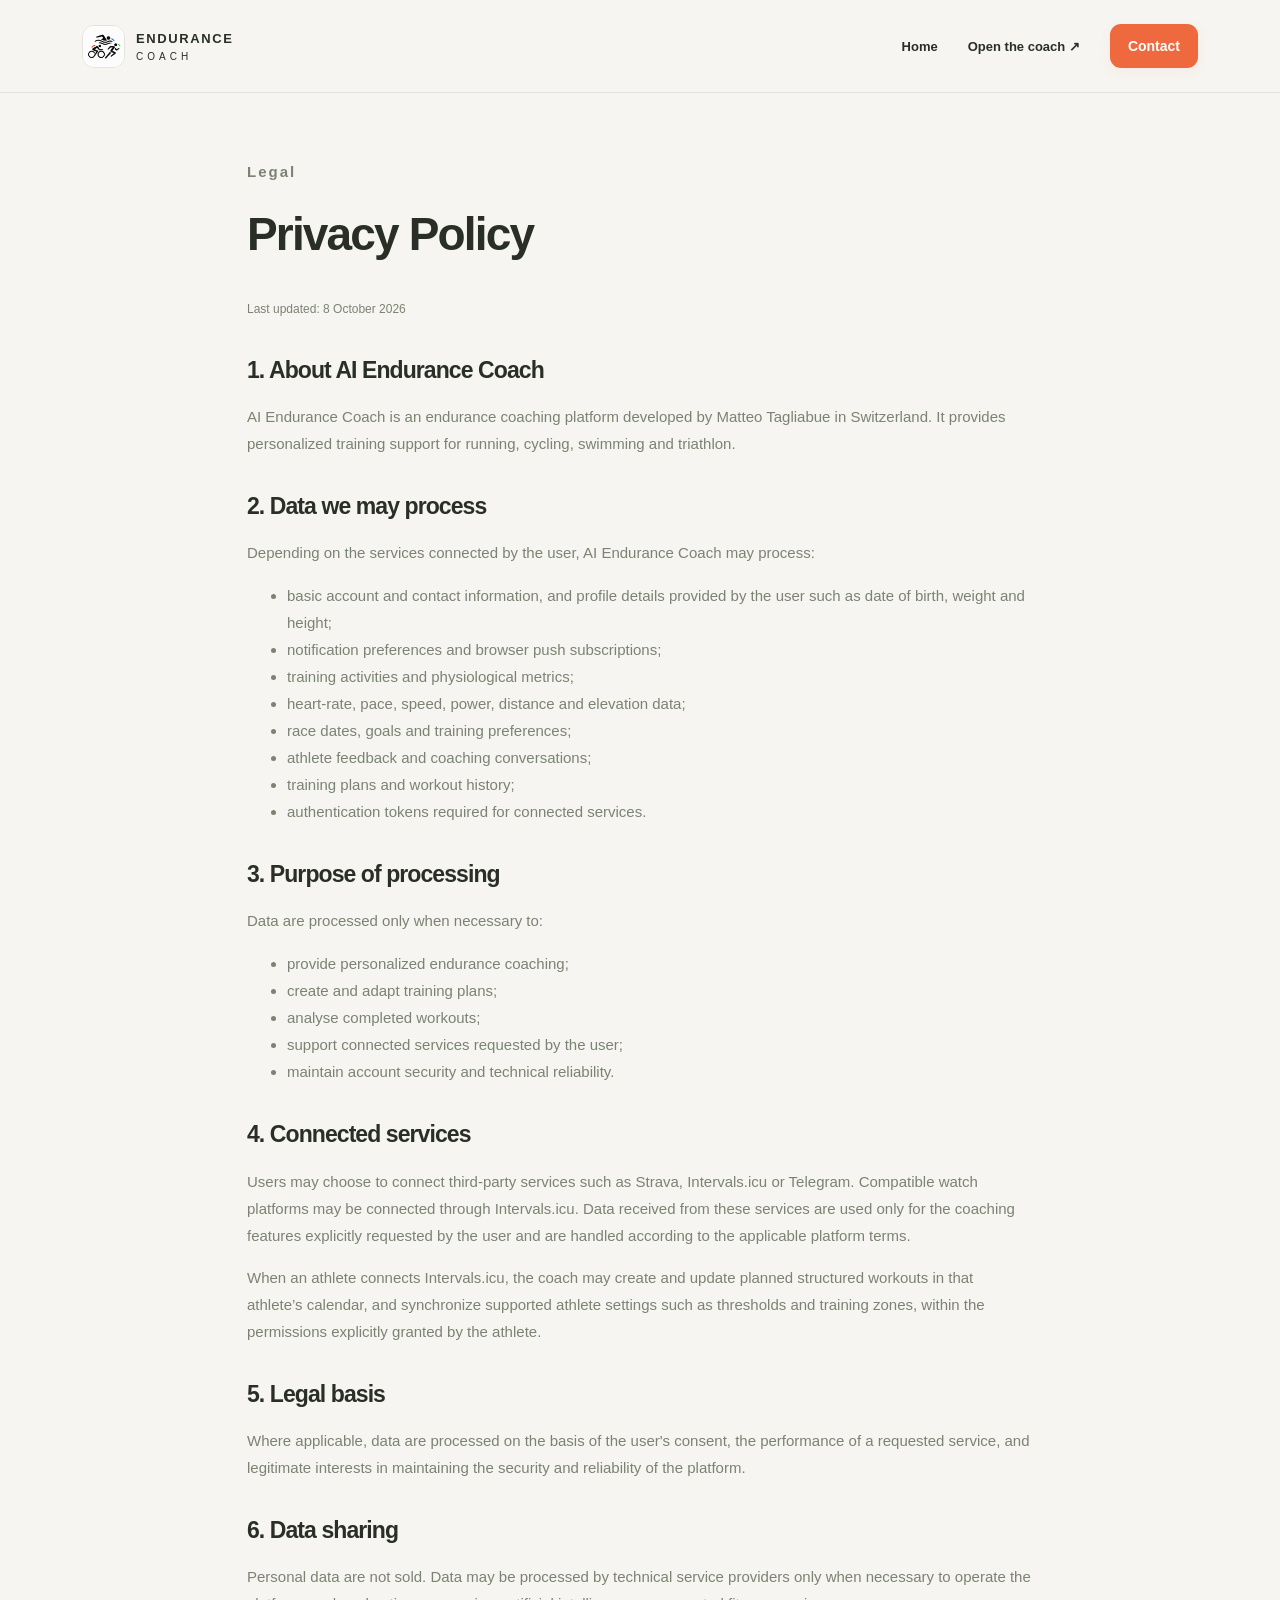
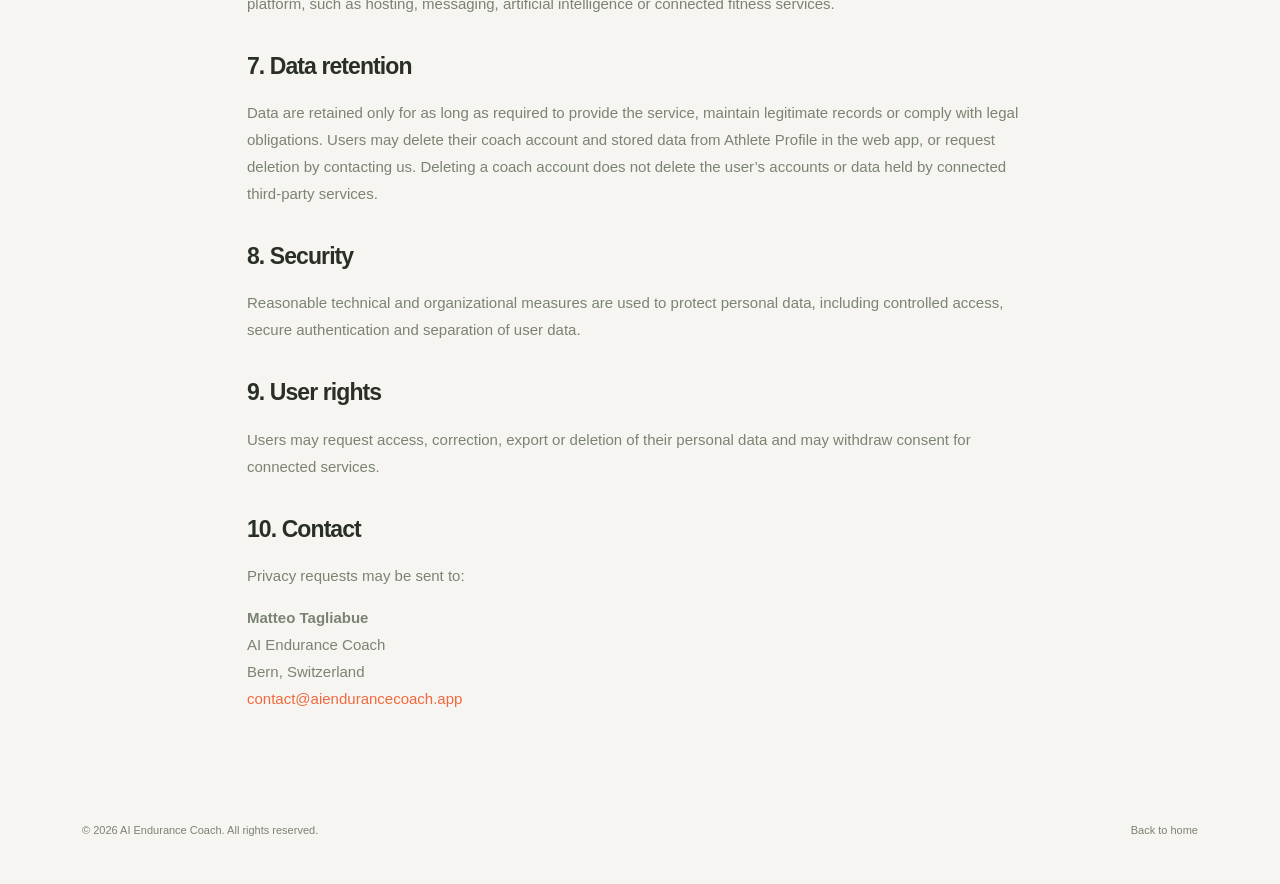
==== commit 270d0ff4: "UPDATE - general" ====
--- a/privacy.html
+++ b/privacy.html
@@ -10,7 +10,7 @@
     content="Privacy Policy for AI Endurance Coach."
   >
 
-  <link rel="stylesheet" href="styles.css">
+  <link rel="stylesheet" href="styles.css?v=20261006-small-arrows-2">
 </head>
 
 <body>
@@ -31,7 +31,7 @@
     <article class="container legal-content">
       <p class="eyebrow">Legal</p>
       <h1>Privacy Policy</h1>
-      <p class="last-updated">Last updated: 6 October 2026</p>
+      <p class="last-updated">Last updated: 8 October 2026</p>
 
       <h2>1. About AI Endurance Coach</h2>
       <p>
@@ -47,7 +47,8 @@
       </p>
 
       <ul>
-        <li>basic account and contact information;</li>
+        <li>basic account and contact information, and profile details provided by the user such as date of birth, weight and height;</li>
+        <li>notification preferences and browser push subscriptions;</li>
         <li>training activities and physiological metrics;</li>
         <li>heart-rate, pace, speed, power, distance and elevation data;</li>
         <li>race dates, goals and training preferences;</li>
@@ -70,12 +71,12 @@
       <h2>4. Connected services</h2>
       <p>
         Users may choose to connect third-party services such as Strava,
-        Intervals.icu or Garmin Connect. Data received from these services are used only for
+        Intervals.icu or Telegram. Compatible watch platforms may be connected through Intervals.icu. Data received from these services are used only for
         the coaching features explicitly requested by the user and are handled
         according to the applicable platform terms.
       </p>
 
-      <p>When an athlete connects Intervals.icu, the coach may create and update planned structured workouts in that athlete’s calendar, within the permissions explicitly granted by the athlete.</p>
+      <p>When an athlete connects Intervals.icu, the coach may create and update planned structured workouts in that athlete’s calendar, and synchronize supported athlete settings such as thresholds and training zones, within the permissions explicitly granted by the athlete.</p>
       <h2>5. Legal basis</h2>
       <p>
         Where applicable, data are processed on the basis of the user's
@@ -95,7 +96,7 @@
       <p>
         Data are retained only for as long as required to provide the service,
         maintain legitimate records or comply with legal obligations. Users
-        may request deletion of their stored data.
+        may delete their coach account and stored data from Athlete Profile in the web app, or request deletion by contacting us. Deleting a coach account does not delete the user’s accounts or data held by connected third-party services.
       </p>
 
       <h2>8. Security</h2>
--- a/styles.css
+++ b/styles.css
@@ -1,2 +1,6 @@
 :root{--bg:#f6f5f1;--ink:#292f26;--muted:#7b8372;--orange:#ef693e;--line:#e3e5dc;--green:#2e3729;--sage:#c7d7b1}*{box-sizing:border-box}html{scroll-behavior:smooth;scroll-padding-top:100px}body{margin:0;background:var(--bg);color:var(--ink);font-family:Manrope,"Segoe UI",Arial,sans-serif;-webkit-font-smoothing:antialiased}a{color:inherit;text-decoration:none}button,a,summary{-webkit-tap-highlight-color:transparent}a:focus-visible,summary:focus-visible{outline:3px solid var(--orange);outline-offset:5px}p{line-height:1.75}h1,h2,h3,p{margin-top:0}h1,h2,h3{letter-spacing:-.04em}h2{font-size:clamp(29px,3.6vw,44px);line-height:1.18;font-weight:700}h3{font-size:23px;line-height:1.25}.container{max-width:1180px;margin:auto;padding-left:32px;padding-right:32px}.site-header{position:sticky;top:0;z-index:10;background:#f6f5f1ed;backdrop-filter:blur(14px);border-bottom:1px solid var(--line)}.nav{display:flex;align-items:center;justify-content:space-between;min-height:92px;gap:24px}.brand{display:flex;align-items:center;gap:11px;font-size:13px;font-weight:800;letter-spacing:1.6px}.brand img{width:43px;height:43px;object-fit:contain;background:white;border:1px solid var(--line);border-radius:12px}.brand small{display:block;font-weight:500;font-size:10px;letter-spacing:4px;margin-top:5px}.nav nav{display:flex;align-items:center;gap:30px;font-size:13px;font-weight:600}.button{display:inline-flex;justify-content:center;align-items:center;gap:25px;min-height:50px;padding:15px 23px;border-radius:11px;background:var(--orange);color:white;font-size:14px;font-weight:700;box-shadow:0 4px 12px #ef693e14;transition:transform .2s,background .2s}.button:hover{background:#db5b33;transform:translateY(-2px)}.button-small{min-height:44px;padding:12px 18px}.button span{font-size:21px;font-weight:400}.eyebrow{font-size:10px;letter-spacing:2px;font-weight:700;color:var(--muted);margin-bottom:22px}.status-dot{display:inline-block;width:7px;height:7px;background:#91a976;border-radius:50%;margin-right:8px}.hero{display:grid;grid-template-columns:1.1fr 1fr;gap:72px;align-items:center;padding-top:88px;padding-bottom:88px}.hero h1{font-size:clamp(42px,5.2vw,65px);line-height:1.07;margin-bottom:27px;letter-spacing:-3px}.hero h1 em{font-style:normal;color:#85996d}.hero-text{color:var(--muted);font-size:17px;max-width:440px;margin-bottom:30px}.hero-actions{display:flex;align-items:center;flex-wrap:wrap;gap:24px}.text-link{display:inline-flex;align-items:center;gap:16px;font-weight:600;font-size:13px}.hero-note{font-size:12px;color:var(--muted);margin:23px 0 0}.app-preview{border:1px solid var(--line);border-radius:24px;background:white;box-shadow:0 25px 60px #2930260c;transform:rotate(2deg);overflow:hidden}.preview-top{display:flex;justify-content:space-between;align-items:center;border-bottom:1px solid #eff0e9;padding:16px 21px;font-size:11px;font-weight:600}.preview-top>span:first-child{display:flex;gap:8px;align-items:center}.preview-top img{width:27px;height:27px;object-fit:contain}.example-tag{font-size:8px;letter-spacing:1px;color:var(--muted);background:#f1f3eb;padding:6px 8px;border-radius:5px}.preview-body{padding:26px}.preview-body>.eyebrow{font-size:8px;margin-bottom:10px}.preview-body>h2{font-size:21px;margin-bottom:22px}.preview-session{padding:24px;border-radius:16px;background:var(--green);color:white}.session-tag{font-size:9px;letter-spacing:1px;color:#ccd4c2}.preview-session h3{margin:17px 0 9px;font-size:26px}.preview-session p{font-size:11px;color:#c1cbb4;line-height:1.7}.session-facts{display:flex;justify-content:space-between;align-items:center;margin:20px 0 12px}.session-facts strong{font-size:26px;letter-spacing:-1px}.session-facts small{font-size:11px;font-weight:400}.session-facts>span{font-size:9px;color:#c1cbb4}.workout-bars{height:71px;display:flex;align-items:flex-end;gap:5px}.workout-bars i{display:block;border-radius:5px;flex:15;height:65%}.warm{background:#ebd9bc}.work{background:#c7d7b1}.rest{background:#c8dfe6}.cool{background:#dbe2cd}.workout-bars .work{height:100%}.workout-bars .rest{flex:4;height:42%}.workout-bars .cool{flex:8;height:35%}.phase-legend{display:flex;gap:10px;flex-wrap:wrap;margin-top:12px;font-size:8px;color:#ced7c4}.phase-legend i{display:inline-block;width:6px;height:6px;border-radius:2px;margin-right:3px}.preview-bottom{display:flex;gap:12px;align-items:center;padding:18px 0 0}.coach-spark{font-size:26px;color:#99ac7d}.preview-bottom p{font-size:10px;line-height:1.7;color:var(--muted);margin:0}.preview-bottom strong{color:var(--ink)}.preview-nav{display:flex;justify-content:space-around;padding:15px;background:#fbfcf8;border-top:1px solid var(--line);font-size:10px;color:var(--muted)}.preview-nav .active{color:var(--orange);font-weight:700}.disciplines{border-top:1px solid var(--line);border-bottom:1px solid var(--line);padding-top:24px;padding-bottom:24px;display:flex;justify-content:space-between;gap:24px;color:var(--muted);font-size:13px}.disciplines>div{display:flex;gap:38px;color:var(--ink);font-weight:600}.section{padding-top:95px;padding-bottom:95px}.section-title{max-width:650px;margin-bottom:40px}.section-title p:not(.eyebrow){color:var(--muted);font-size:15px}.section-title .eyebrow{margin-bottom:15px}.section-title h2{margin-bottom:18px}.feature-grid{display:grid;grid-template-columns:repeat(3,1fr);gap:20px}.feature{padding:30px;background:white;border:1px solid var(--line);border-radius:19px;display:flex;flex-direction:column}.feature-number{color:#9ba78e;font-size:10px;letter-spacing:1.8px;margin-bottom:24px}.feature h3{font-size:24px;margin-bottom:17px}.feature p{font-size:14px;color:var(--muted)}.mini-week{display:flex;justify-content:space-between;background:#f4f6ef;padding:18px;border-radius:10px;margin-top:auto}.mini-week span{font-size:10px;color:var(--muted);text-align:center}.mini-week i{display:block;width:14px;height:14px;border-radius:50%;background:#c7d7b1;margin-top:10px}.mini-week .muted-dot{background:#e3e7d9}.mini-chat{margin-top:auto;font-size:11px}.mini-chat span{display:block;background:#f5f1e8;border-radius:9px;padding:13px}.mini-chat p{background:#f4f6ef;border-radius:9px;padding:13px;font-size:11px;margin:7px 0 0}.mini-chart{display:flex;gap:13px;align-items:flex-end;height:86px;padding:0 13px;border-bottom:1px solid var(--line);margin-top:auto}.mini-chart i{flex:1;height:40%;background:#cddabc;border-radius:4px 4px 0 0}.mini-chart i:nth-child(2){height:60%}.mini-chart i:nth-child(3){height:50%}.mini-chart i:nth-child(4){height:75%}.mini-chart i:nth-child(5){height:68%}.mini-chart i:last-child{height:100%;background:var(--orange)}.how-section{background:#eef1e7}.how-grid{display:grid;grid-template-columns:1fr 1fr;gap:90px}.section-description{max-width:410px;font-size:15px;color:var(--muted)}.steps{list-style:none;margin:0;padding:0;display:grid;gap:30px}.steps li{display:flex;gap:20px;align-items:flex-start}.steps li>span{display:grid;place-items:center;width:35px;height:35px;border:1px solid #d2dac6;border-radius:10px;flex-shrink:0;color:#819368;font-size:13px}.steps h3{font-size:19px;margin:4px 0 10px}.steps p{font-size:14px;margin:0;color:var(--muted)}.integration-grid{display:grid;grid-template-columns:repeat(3,1fr);gap:20px}.integration{display:flex;align-items:flex-start;gap:16px;border:1px solid var(--line);background:#fff;border-radius:16px;padding:24px}.integration h3{font-size:18px;margin:3px 0 12px;letter-spacing:-.4px}.integration p{font-size:13px;color:var(--muted);margin:0}.service-logo{display:grid;place-items:center;flex-shrink:0;width:38px;height:38px;border-radius:10px;font-size:23px;font-weight:700}.strava{background:#fff1e9;color:#f36934}.intervals{background:#eef2e7;color:#81986c}.telegram{background:#eaf3f8;color:#4b94bf}.integration-links{display:flex;justify-content:space-between;gap:20px;margin-top:27px;font-size:12px;color:var(--muted)}.integration-links .text-link{color:var(--ink)}.faq-section{display:grid;grid-template-columns:1fr 1.4fr;gap:70px;padding-bottom:90px}.faq details{border-bottom:1px solid var(--line)}.faq summary{display:flex;justify-content:space-between;gap:20px;padding:22px 0;cursor:pointer;list-style:none;font-size:15px;font-weight:600}.faq summary::-webkit-details-marker{display:none}.faq summary span{font-size:22px;color:#91a17c}.faq details[open] summary span{transform:rotate(45deg)}.faq p{font-size:14px;color:var(--muted)}.faq p a{text-decoration:underline;text-underline-offset:4px}.final-cta{display:flex;align-items:center;justify-content:space-between;gap:40px;background:var(--green);color:white;padding-top:48px;padding-bottom:48px;border-radius:24px;max-width:1116px}.final-cta .eyebrow{color:#b6c4a5;margin-bottom:16px}.final-cta h2{margin:0;font-size:37px}.final-cta>div:last-child{display:flex;align-items:center;flex-direction:column;gap:17px}.light-button{background:white;color:var(--ink);box-shadow:none}.light-button:hover{background:#eef2e7}.contact-link{color:#c4cfb8;font-size:12px}.site-footer{padding:44px 0}.footer-content{display:flex;align-items:center;justify-content:space-between;gap:24px;color:var(--muted);font-size:11px}.footer-content .brand{color:var(--ink)}.footer-content p{margin:0}.footer-content>div{display:flex;gap:22px}.legal-page{padding:65px 0}.legal-content{max-width:850px}.legal-content h1{font-size:46px}.legal-content h2{font-size:23px;margin-top:36px}.legal-content p,.legal-content li,.legal-content address{font-size:15px;color:var(--muted);line-height:1.8}.legal-content a{color:var(--orange)}.last-updated{font-size:12px!important}.legal-content address{font-style:normal}
 @media(max-width:900px){.hero{gap:35px}.hero h1{letter-spacing:-2px}.feature{padding:22px}.feature h3{font-size:21px}.how-grid{gap:40px}.integration-grid{grid-template-columns:1fr}.integration{align-items:center}.faq-section{gap:35px}.final-cta{margin:0 24px}.footer-content{flex-wrap:wrap}}@media(max-width:600px){html{scroll-padding-top:80px}.container{padding-left:22px;padding-right:22px}.nav{min-height:76px;gap:12px}.brand{font-size:10px;letter-spacing:1px;gap:7px}.brand small{font-size:8px;letter-spacing:3px}.brand img{width:35px;height:35px}.nav nav{gap:0}.nav nav>a:not(.button){display:none}.button-small{font-size:11px;min-height:42px;padding:10px 13px;gap:12px}.hero{grid-template-columns:1fr;padding-top:45px;padding-bottom:40px;gap:42px}.hero h1{font-size:46px;line-height:1.08;letter-spacing:-2px}.hero-text{font-size:16px}.hero-actions{gap:20px}.hero-actions .button{font-size:13px}.app-preview{transform:none;width:100%;max-width:440px;margin:auto}.preview-body{padding:22px}.disciplines{display:block;padding-top:21px;padding-bottom:21px}.disciplines>div{margin-top:16px;gap:0;justify-content:space-between;font-size:13px}.section{padding-top:62px;padding-bottom:62px}.section-title{margin-bottom:28px}h2{font-size:31px}.feature-grid,.how-grid,.faq-section{grid-template-columns:1fr}.feature-grid{gap:16px}.feature{padding:26px}.feature h3{font-size:24px}.feature p{margin-bottom:25px}.how-grid{gap:32px}.steps{gap:24px}.integration-links{flex-direction:column;gap:18px}.faq-section{gap:9px;padding-bottom:55px}.final-cta{margin:0 16px;padding:32px 26px;flex-direction:column;align-items:flex-start;gap:26px}.final-cta h2{font-size:31px}.final-cta>div:last-child{align-items:flex-start}.footer-content{flex-direction:column;align-items:flex-start;gap:22px}.site-footer{padding:35px 0}.legal-content h1{font-size:35px}}@media(prefers-reduced-motion:reduce){html{scroll-behavior:auto}*{transition:none!important}}
+
+.link-arrow{display:block;width:16px;height:16px;flex:0 0 16px}.footer-content>div{display:flex;align-items:center;flex-wrap:wrap;gap:20px}.footer-content>div>a{display:inline-flex;align-items:center;gap:7px;line-height:1.5;white-space:nowrap}.integration-links>a{display:inline-flex;align-items:center;gap:10px}@media(max-width:650px){.footer-content>div{width:100%;justify-content:flex-start;gap:24px}}
+
+.button,.text-link{white-space:nowrap}.link-arrow{width:14px;height:14px;flex:0 0 14px}.hero-actions .button{gap:14px}.hero-actions .text-link{gap:10px}
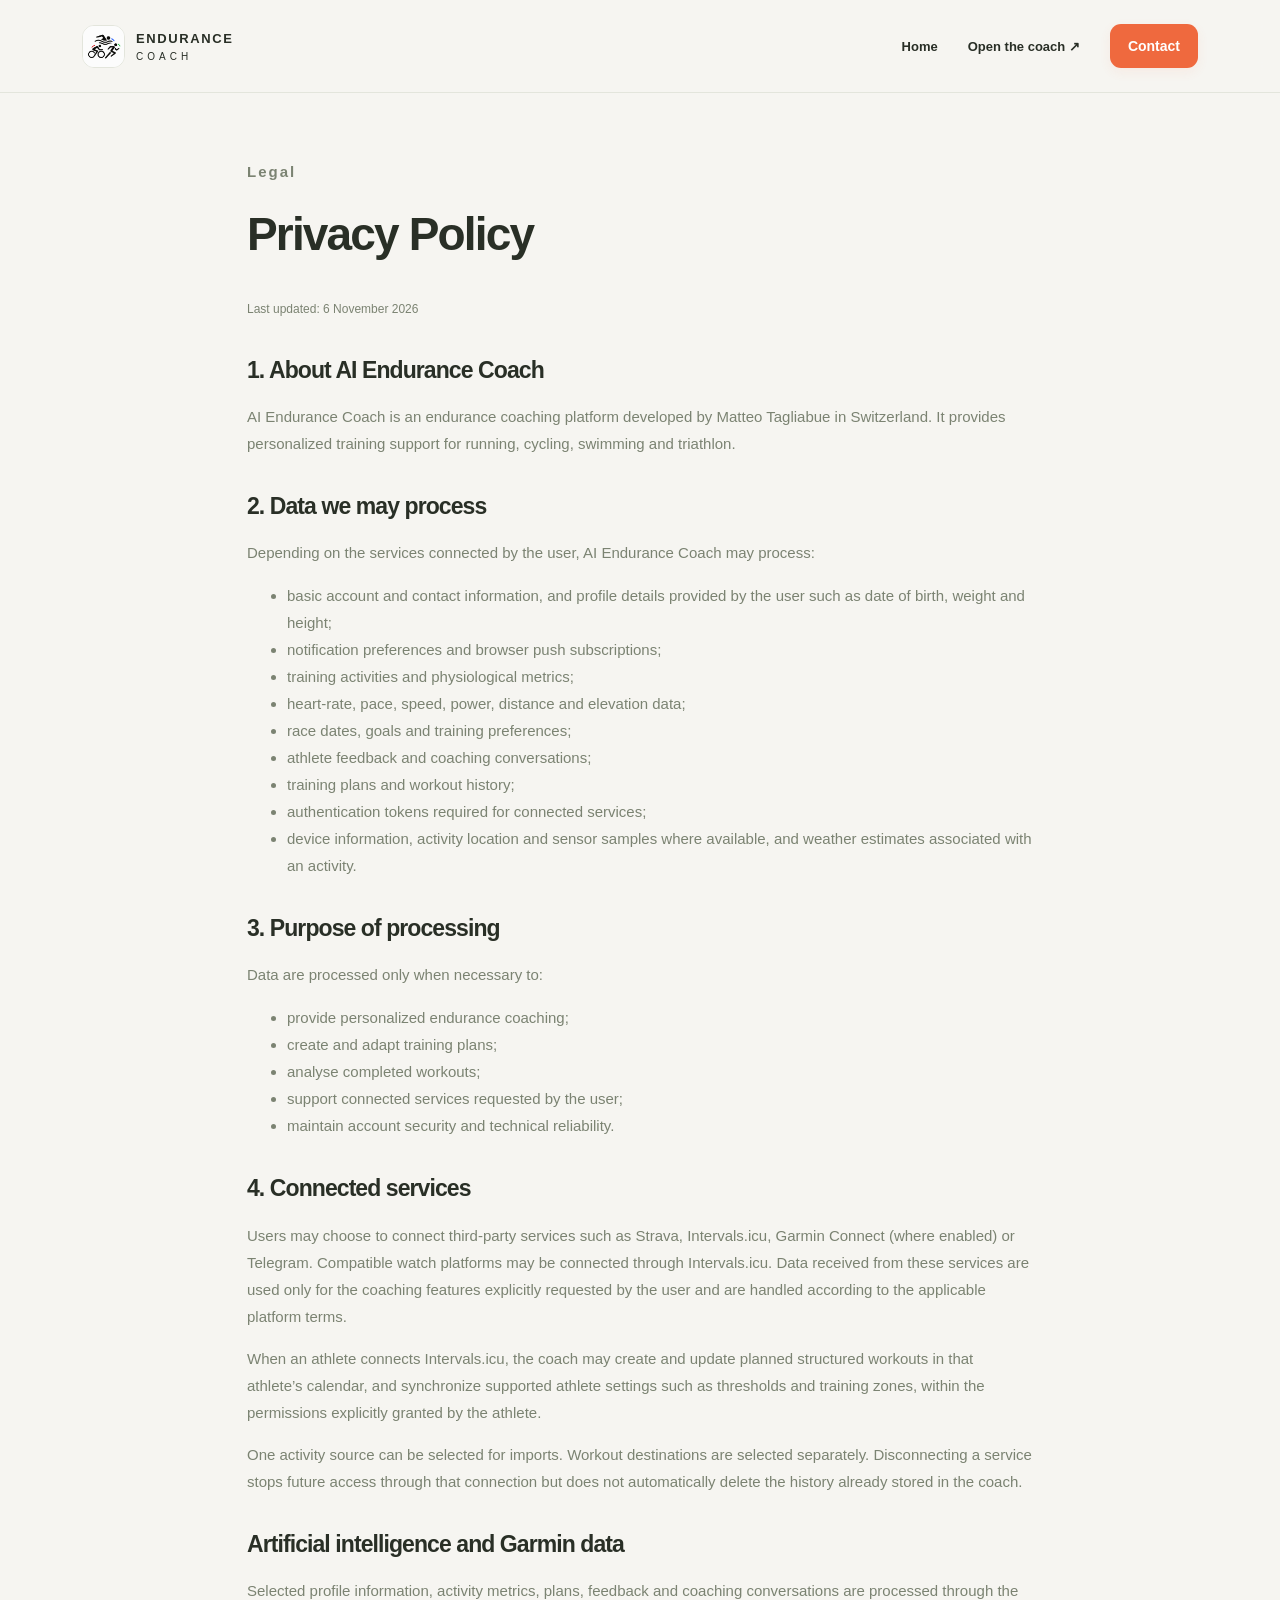
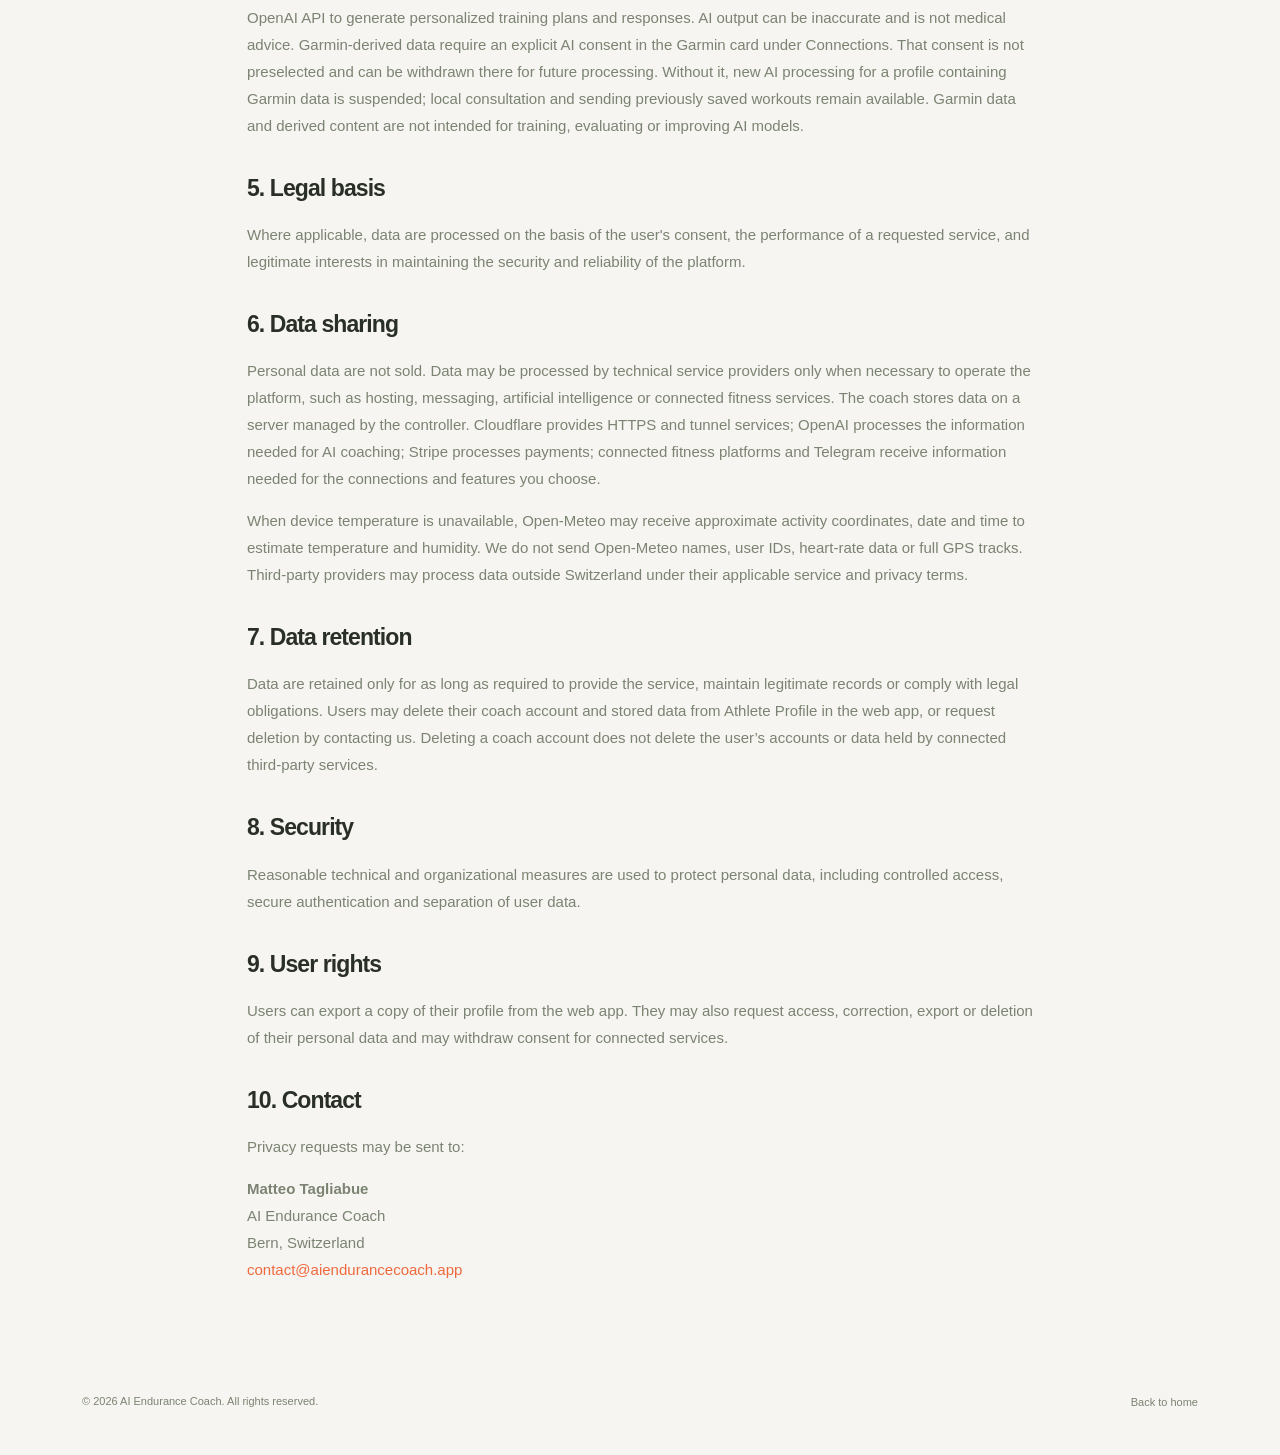
==== commit 8c3e4d59: "UPDATE: all" ====
--- a/privacy.html
+++ b/privacy.html
@@ -10,7 +10,7 @@
     content="Privacy Policy for AI Endurance Coach."
   >
 
-  <link rel="stylesheet" href="styles.css?v=20261006-small-arrows-2">
+  <link rel="stylesheet" href="styles.css?v=20261106">
 </head>
 
 <body>
@@ -31,7 +31,7 @@
     <article class="container legal-content">
       <p class="eyebrow">Legal</p>
       <h1>Privacy Policy</h1>
-      <p class="last-updated">Last updated: 8 October 2026</p>
+      <p class="last-updated">Last updated: 6 November 2026</p>
 
       <h2>1. About AI Endurance Coach</h2>
       <p>
@@ -54,7 +54,7 @@
         <li>race dates, goals and training preferences;</li>
         <li>athlete feedback and coaching conversations;</li>
         <li>training plans and workout history;</li>
-        <li>authentication tokens required for connected services.</li>
+        <li>authentication tokens required for connected services;</li><li>device information, activity location and sensor samples where available, and weather estimates associated with an activity.</li>
       </ul>
 
       <h2>3. Purpose of processing</h2>
@@ -71,12 +71,14 @@
       <h2>4. Connected services</h2>
       <p>
         Users may choose to connect third-party services such as Strava,
-        Intervals.icu or Telegram. Compatible watch platforms may be connected through Intervals.icu. Data received from these services are used only for
+        Intervals.icu, Garmin Connect (where enabled) or Telegram. Compatible watch platforms may be connected through Intervals.icu. Data received from these services are used only for
         the coaching features explicitly requested by the user and are handled
         according to the applicable platform terms.
       </p>
 
       <p>When an athlete connects Intervals.icu, the coach may create and update planned structured workouts in that athlete’s calendar, and synchronize supported athlete settings such as thresholds and training zones, within the permissions explicitly granted by the athlete.</p>
+      <p>One activity source can be selected for imports. Workout destinations are selected separately. Disconnecting a service stops future access through that connection but does not automatically delete the history already stored in the coach.</p>
+      <h2>Artificial intelligence and Garmin data</h2><p>Selected profile information, activity metrics, plans, feedback and coaching conversations are processed through the OpenAI API to generate personalized training plans and responses. AI output can be inaccurate and is not medical advice. Garmin-derived data require an explicit AI consent in the Garmin card under Connections. That consent is not preselected and can be withdrawn there for future processing. Without it, new AI processing for a profile containing Garmin data is suspended; local consultation and sending previously saved workouts remain available. Garmin data and derived content are not intended for training, evaluating or improving AI models.</p>
       <h2>5. Legal basis</h2>
       <p>
         Where applicable, data are processed on the basis of the user's
@@ -89,7 +91,7 @@
       <p>
         Personal data are not sold. Data may be processed by technical service
         providers only when necessary to operate the platform, such as hosting,
-        messaging, artificial intelligence or connected fitness services.
+        messaging, artificial intelligence or connected fitness services. The coach stores data on a server managed by the controller. Cloudflare provides HTTPS and tunnel services; OpenAI processes the information needed for AI coaching; Stripe processes payments; connected fitness platforms and Telegram receive information needed for the connections and features you choose.</p><p>When device temperature is unavailable, Open-Meteo may receive approximate activity coordinates, date and time to estimate temperature and humidity. We do not send Open-Meteo names, user IDs, heart-rate data or full GPS tracks. Third-party providers may process data outside Switzerland under their applicable service and privacy terms.
       </p>
 
       <h2>7. Data retention</h2>
@@ -108,7 +110,7 @@
 
       <h2>9. User rights</h2>
       <p>
-        Users may request access, correction, export or deletion of their
+        Users can export a copy of their profile from the web app. They may also request access, correction, export or deletion of their
         personal data and may withdraw consent for connected services.
       </p>
 
--- a/styles.css
+++ b/styles.css
@@ -4,3 +4,6 @@
 .link-arrow{display:block;width:16px;height:16px;flex:0 0 16px}.footer-content>div{display:flex;align-items:center;flex-wrap:wrap;gap:20px}.footer-content>div>a{display:inline-flex;align-items:center;gap:7px;line-height:1.5;white-space:nowrap}.integration-links>a{display:inline-flex;align-items:center;gap:10px}@media(max-width:650px){.footer-content>div{width:100%;justify-content:flex-start;gap:24px}}
 
 .button,.text-link{white-space:nowrap}.link-arrow{width:14px;height:14px;flex:0 0 14px}.hero-actions .button{gap:14px}.hero-actions .text-link{gap:10px}
+
+/* Invitation and trial information, in the existing visual style. */
+.trial-section{display:flex;align-items:center;justify-content:space-between;gap:36px;padding-top:32px;padding-bottom:32px;margin-bottom:80px;border-top:1px solid var(--line);border-bottom:1px solid var(--line)}.trial-section h2{margin-bottom:12px}.trial-section .eyebrow{margin-bottom:12px}.trial-section p:not(.eyebrow){max-width:610px;color:var(--muted);font-size:15px;margin-bottom:0}.trial-section .button{flex-shrink:0}.garmin-note{font-size:13px;color:var(--muted);line-height:1.7;margin-top:22px;max-width:760px}.garmin-note strong{color:var(--ink)}@media(max-width:600px){.trial-section{flex-direction:column;align-items:flex-start;gap:22px;margin-bottom:55px;padding-top:28px;padding-bottom:28px}.trial-section .button{white-space:normal}.hero-actions .text-link{white-space:normal}}
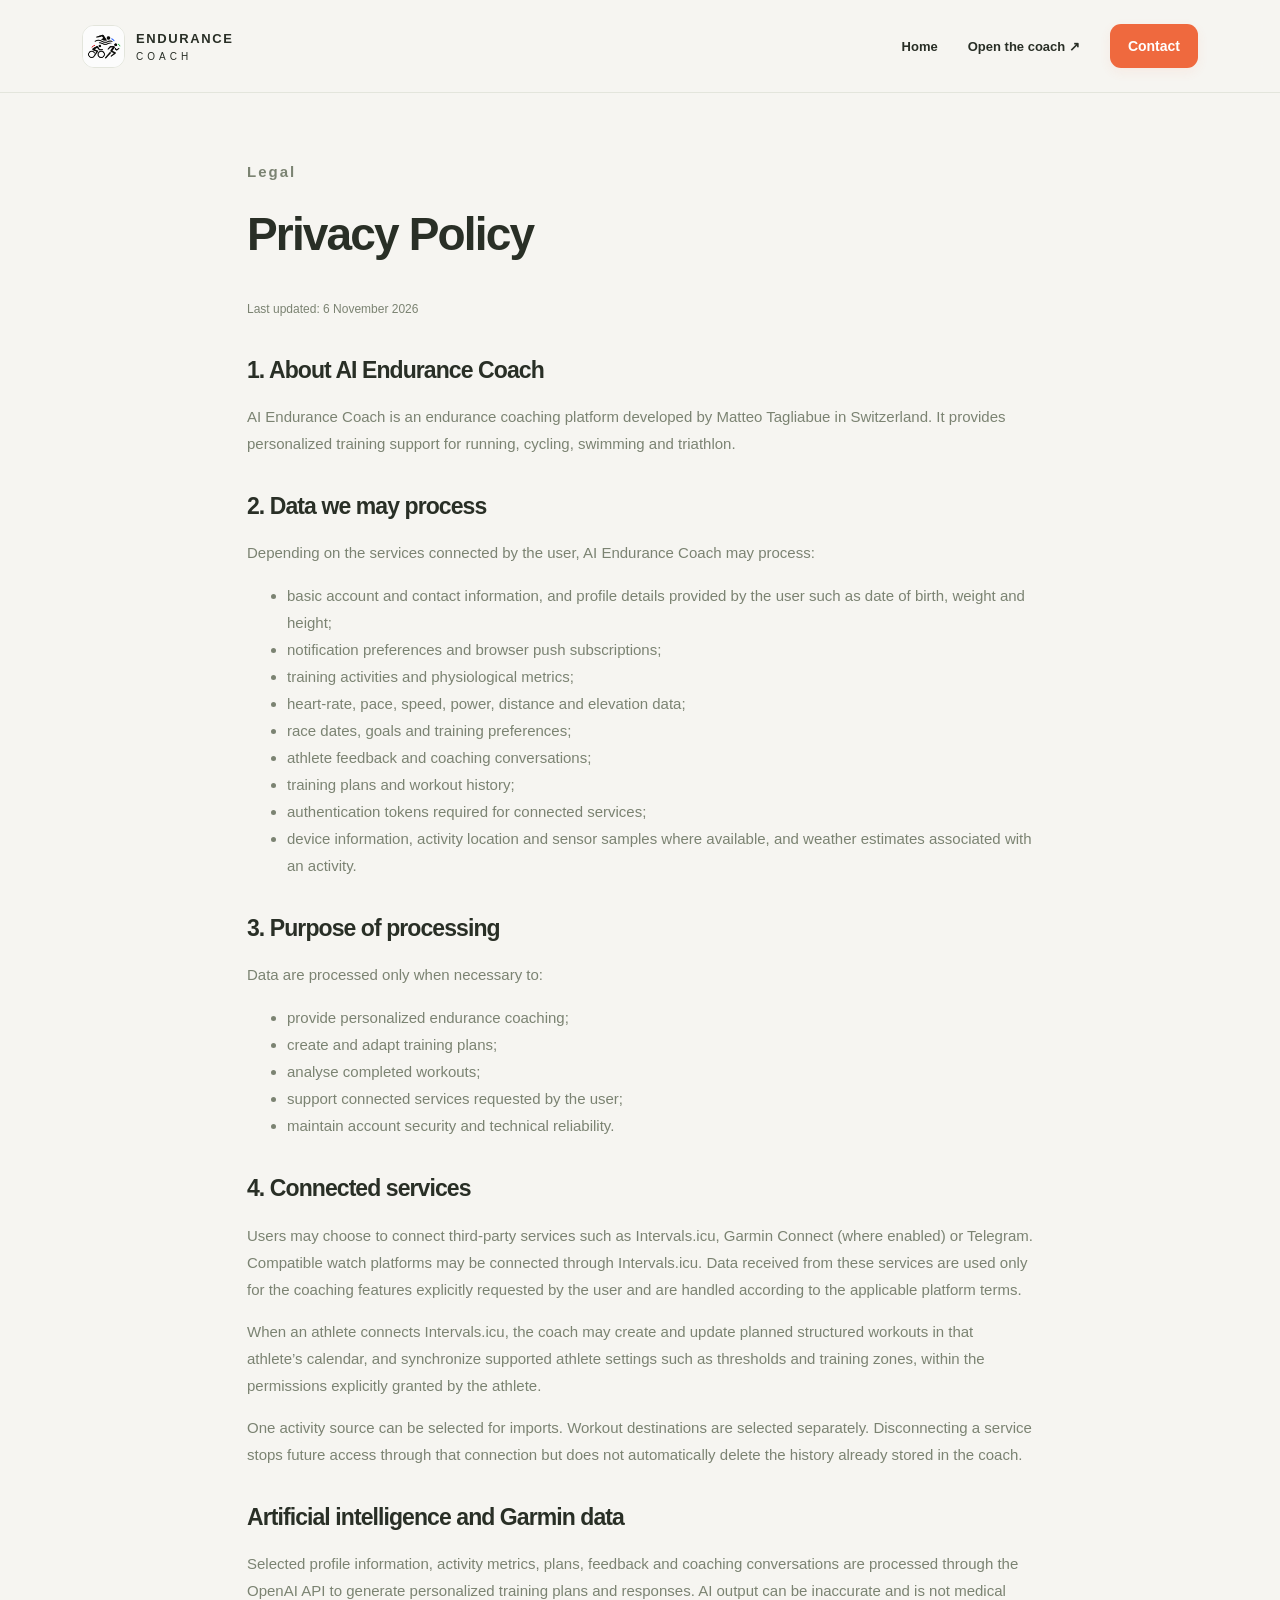
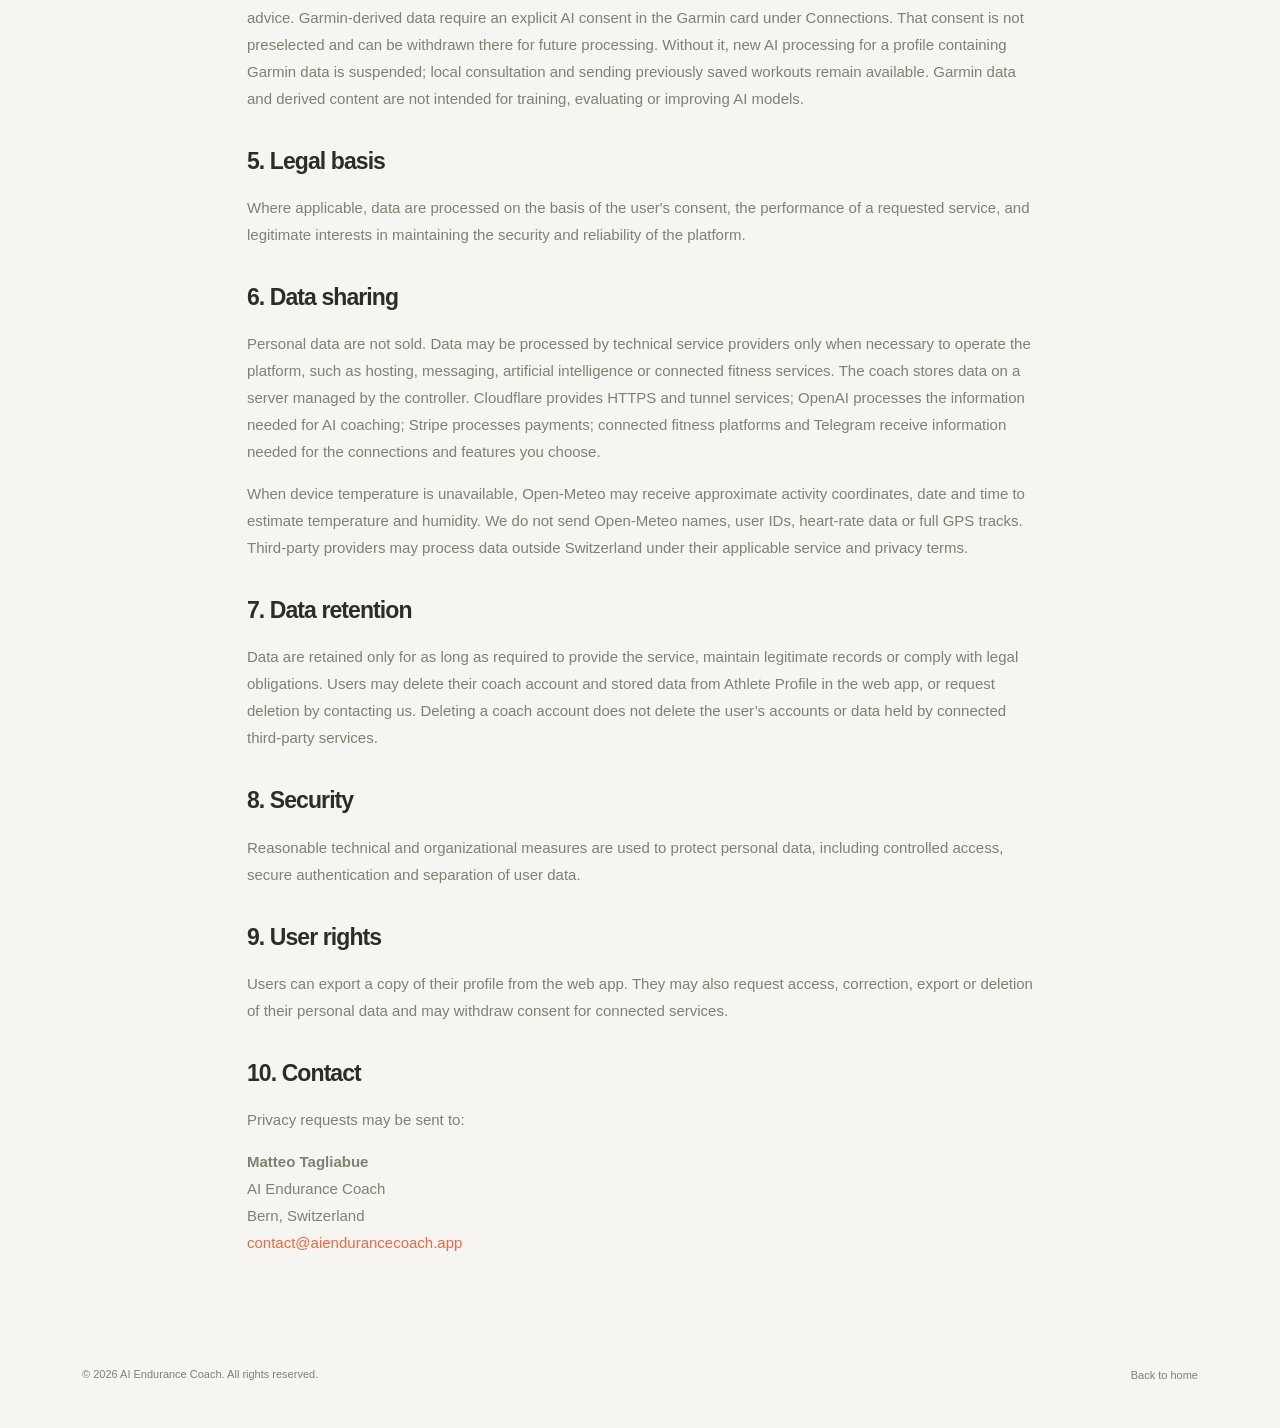
==== commit eed8c4c1: "Remove strava" ====
--- a/privacy.html
+++ b/privacy.html
@@ -70,7 +70,7 @@
 
       <h2>4. Connected services</h2>
       <p>
-        Users may choose to connect third-party services such as Strava,
+        Users may choose to connect third-party services such as
         Intervals.icu, Garmin Connect (where enabled) or Telegram. Compatible watch platforms may be connected through Intervals.icu. Data received from these services are used only for
         the coaching features explicitly requested by the user and are handled
         according to the applicable platform terms.
--- a/styles.css
+++ b/styles.css
@@ -1,4 +1,4 @@
-:root{--bg:#f6f5f1;--ink:#292f26;--muted:#7b8372;--orange:#ef693e;--line:#e3e5dc;--green:#2e3729;--sage:#c7d7b1}*{box-sizing:border-box}html{scroll-behavior:smooth;scroll-padding-top:100px}body{margin:0;background:var(--bg);color:var(--ink);font-family:Manrope,"Segoe UI",Arial,sans-serif;-webkit-font-smoothing:antialiased}a{color:inherit;text-decoration:none}button,a,summary{-webkit-tap-highlight-color:transparent}a:focus-visible,summary:focus-visible{outline:3px solid var(--orange);outline-offset:5px}p{line-height:1.75}h1,h2,h3,p{margin-top:0}h1,h2,h3{letter-spacing:-.04em}h2{font-size:clamp(29px,3.6vw,44px);line-height:1.18;font-weight:700}h3{font-size:23px;line-height:1.25}.container{max-width:1180px;margin:auto;padding-left:32px;padding-right:32px}.site-header{position:sticky;top:0;z-index:10;background:#f6f5f1ed;backdrop-filter:blur(14px);border-bottom:1px solid var(--line)}.nav{display:flex;align-items:center;justify-content:space-between;min-height:92px;gap:24px}.brand{display:flex;align-items:center;gap:11px;font-size:13px;font-weight:800;letter-spacing:1.6px}.brand img{width:43px;height:43px;object-fit:contain;background:white;border:1px solid var(--line);border-radius:12px}.brand small{display:block;font-weight:500;font-size:10px;letter-spacing:4px;margin-top:5px}.nav nav{display:flex;align-items:center;gap:30px;font-size:13px;font-weight:600}.button{display:inline-flex;justify-content:center;align-items:center;gap:25px;min-height:50px;padding:15px 23px;border-radius:11px;background:var(--orange);color:white;font-size:14px;font-weight:700;box-shadow:0 4px 12px #ef693e14;transition:transform .2s,background .2s}.button:hover{background:#db5b33;transform:translateY(-2px)}.button-small{min-height:44px;padding:12px 18px}.button span{font-size:21px;font-weight:400}.eyebrow{font-size:10px;letter-spacing:2px;font-weight:700;color:var(--muted);margin-bottom:22px}.status-dot{display:inline-block;width:7px;height:7px;background:#91a976;border-radius:50%;margin-right:8px}.hero{display:grid;grid-template-columns:1.1fr 1fr;gap:72px;align-items:center;padding-top:88px;padding-bottom:88px}.hero h1{font-size:clamp(42px,5.2vw,65px);line-height:1.07;margin-bottom:27px;letter-spacing:-3px}.hero h1 em{font-style:normal;color:#85996d}.hero-text{color:var(--muted);font-size:17px;max-width:440px;margin-bottom:30px}.hero-actions{display:flex;align-items:center;flex-wrap:wrap;gap:24px}.text-link{display:inline-flex;align-items:center;gap:16px;font-weight:600;font-size:13px}.hero-note{font-size:12px;color:var(--muted);margin:23px 0 0}.app-preview{border:1px solid var(--line);border-radius:24px;background:white;box-shadow:0 25px 60px #2930260c;transform:rotate(2deg);overflow:hidden}.preview-top{display:flex;justify-content:space-between;align-items:center;border-bottom:1px solid #eff0e9;padding:16px 21px;font-size:11px;font-weight:600}.preview-top>span:first-child{display:flex;gap:8px;align-items:center}.preview-top img{width:27px;height:27px;object-fit:contain}.example-tag{font-size:8px;letter-spacing:1px;color:var(--muted);background:#f1f3eb;padding:6px 8px;border-radius:5px}.preview-body{padding:26px}.preview-body>.eyebrow{font-size:8px;margin-bottom:10px}.preview-body>h2{font-size:21px;margin-bottom:22px}.preview-session{padding:24px;border-radius:16px;background:var(--green);color:white}.session-tag{font-size:9px;letter-spacing:1px;color:#ccd4c2}.preview-session h3{margin:17px 0 9px;font-size:26px}.preview-session p{font-size:11px;color:#c1cbb4;line-height:1.7}.session-facts{display:flex;justify-content:space-between;align-items:center;margin:20px 0 12px}.session-facts strong{font-size:26px;letter-spacing:-1px}.session-facts small{font-size:11px;font-weight:400}.session-facts>span{font-size:9px;color:#c1cbb4}.workout-bars{height:71px;display:flex;align-items:flex-end;gap:5px}.workout-bars i{display:block;border-radius:5px;flex:15;height:65%}.warm{background:#ebd9bc}.work{background:#c7d7b1}.rest{background:#c8dfe6}.cool{background:#dbe2cd}.workout-bars .work{height:100%}.workout-bars .rest{flex:4;height:42%}.workout-bars .cool{flex:8;height:35%}.phase-legend{display:flex;gap:10px;flex-wrap:wrap;margin-top:12px;font-size:8px;color:#ced7c4}.phase-legend i{display:inline-block;width:6px;height:6px;border-radius:2px;margin-right:3px}.preview-bottom{display:flex;gap:12px;align-items:center;padding:18px 0 0}.coach-spark{font-size:26px;color:#99ac7d}.preview-bottom p{font-size:10px;line-height:1.7;color:var(--muted);margin:0}.preview-bottom strong{color:var(--ink)}.preview-nav{display:flex;justify-content:space-around;padding:15px;background:#fbfcf8;border-top:1px solid var(--line);font-size:10px;color:var(--muted)}.preview-nav .active{color:var(--orange);font-weight:700}.disciplines{border-top:1px solid var(--line);border-bottom:1px solid var(--line);padding-top:24px;padding-bottom:24px;display:flex;justify-content:space-between;gap:24px;color:var(--muted);font-size:13px}.disciplines>div{display:flex;gap:38px;color:var(--ink);font-weight:600}.section{padding-top:95px;padding-bottom:95px}.section-title{max-width:650px;margin-bottom:40px}.section-title p:not(.eyebrow){color:var(--muted);font-size:15px}.section-title .eyebrow{margin-bottom:15px}.section-title h2{margin-bottom:18px}.feature-grid{display:grid;grid-template-columns:repeat(3,1fr);gap:20px}.feature{padding:30px;background:white;border:1px solid var(--line);border-radius:19px;display:flex;flex-direction:column}.feature-number{color:#9ba78e;font-size:10px;letter-spacing:1.8px;margin-bottom:24px}.feature h3{font-size:24px;margin-bottom:17px}.feature p{font-size:14px;color:var(--muted)}.mini-week{display:flex;justify-content:space-between;background:#f4f6ef;padding:18px;border-radius:10px;margin-top:auto}.mini-week span{font-size:10px;color:var(--muted);text-align:center}.mini-week i{display:block;width:14px;height:14px;border-radius:50%;background:#c7d7b1;margin-top:10px}.mini-week .muted-dot{background:#e3e7d9}.mini-chat{margin-top:auto;font-size:11px}.mini-chat span{display:block;background:#f5f1e8;border-radius:9px;padding:13px}.mini-chat p{background:#f4f6ef;border-radius:9px;padding:13px;font-size:11px;margin:7px 0 0}.mini-chart{display:flex;gap:13px;align-items:flex-end;height:86px;padding:0 13px;border-bottom:1px solid var(--line);margin-top:auto}.mini-chart i{flex:1;height:40%;background:#cddabc;border-radius:4px 4px 0 0}.mini-chart i:nth-child(2){height:60%}.mini-chart i:nth-child(3){height:50%}.mini-chart i:nth-child(4){height:75%}.mini-chart i:nth-child(5){height:68%}.mini-chart i:last-child{height:100%;background:var(--orange)}.how-section{background:#eef1e7}.how-grid{display:grid;grid-template-columns:1fr 1fr;gap:90px}.section-description{max-width:410px;font-size:15px;color:var(--muted)}.steps{list-style:none;margin:0;padding:0;display:grid;gap:30px}.steps li{display:flex;gap:20px;align-items:flex-start}.steps li>span{display:grid;place-items:center;width:35px;height:35px;border:1px solid #d2dac6;border-radius:10px;flex-shrink:0;color:#819368;font-size:13px}.steps h3{font-size:19px;margin:4px 0 10px}.steps p{font-size:14px;margin:0;color:var(--muted)}.integration-grid{display:grid;grid-template-columns:repeat(3,1fr);gap:20px}.integration{display:flex;align-items:flex-start;gap:16px;border:1px solid var(--line);background:#fff;border-radius:16px;padding:24px}.integration h3{font-size:18px;margin:3px 0 12px;letter-spacing:-.4px}.integration p{font-size:13px;color:var(--muted);margin:0}.service-logo{display:grid;place-items:center;flex-shrink:0;width:38px;height:38px;border-radius:10px;font-size:23px;font-weight:700}.strava{background:#fff1e9;color:#f36934}.intervals{background:#eef2e7;color:#81986c}.telegram{background:#eaf3f8;color:#4b94bf}.integration-links{display:flex;justify-content:space-between;gap:20px;margin-top:27px;font-size:12px;color:var(--muted)}.integration-links .text-link{color:var(--ink)}.faq-section{display:grid;grid-template-columns:1fr 1.4fr;gap:70px;padding-bottom:90px}.faq details{border-bottom:1px solid var(--line)}.faq summary{display:flex;justify-content:space-between;gap:20px;padding:22px 0;cursor:pointer;list-style:none;font-size:15px;font-weight:600}.faq summary::-webkit-details-marker{display:none}.faq summary span{font-size:22px;color:#91a17c}.faq details[open] summary span{transform:rotate(45deg)}.faq p{font-size:14px;color:var(--muted)}.faq p a{text-decoration:underline;text-underline-offset:4px}.final-cta{display:flex;align-items:center;justify-content:space-between;gap:40px;background:var(--green);color:white;padding-top:48px;padding-bottom:48px;border-radius:24px;max-width:1116px}.final-cta .eyebrow{color:#b6c4a5;margin-bottom:16px}.final-cta h2{margin:0;font-size:37px}.final-cta>div:last-child{display:flex;align-items:center;flex-direction:column;gap:17px}.light-button{background:white;color:var(--ink);box-shadow:none}.light-button:hover{background:#eef2e7}.contact-link{color:#c4cfb8;font-size:12px}.site-footer{padding:44px 0}.footer-content{display:flex;align-items:center;justify-content:space-between;gap:24px;color:var(--muted);font-size:11px}.footer-content .brand{color:var(--ink)}.footer-content p{margin:0}.footer-content>div{display:flex;gap:22px}.legal-page{padding:65px 0}.legal-content{max-width:850px}.legal-content h1{font-size:46px}.legal-content h2{font-size:23px;margin-top:36px}.legal-content p,.legal-content li,.legal-content address{font-size:15px;color:var(--muted);line-height:1.8}.legal-content a{color:var(--orange)}.last-updated{font-size:12px!important}.legal-content address{font-style:normal}
+:root{--bg:#f6f5f1;--ink:#292f26;--muted:#7b8372;--orange:#ef693e;--line:#e3e5dc;--green:#2e3729;--sage:#c7d7b1}*{box-sizing:border-box}html{scroll-behavior:smooth;scroll-padding-top:100px}body{margin:0;background:var(--bg);color:var(--ink);font-family:Manrope,"Segoe UI",Arial,sans-serif;-webkit-font-smoothing:antialiased}a{color:inherit;text-decoration:none}button,a,summary{-webkit-tap-highlight-color:transparent}a:focus-visible,summary:focus-visible{outline:3px solid var(--orange);outline-offset:5px}p{line-height:1.75}h1,h2,h3,p{margin-top:0}h1,h2,h3{letter-spacing:-.04em}h2{font-size:clamp(29px,3.6vw,44px);line-height:1.18;font-weight:700}h3{font-size:23px;line-height:1.25}.container{max-width:1180px;margin:auto;padding-left:32px;padding-right:32px}.site-header{position:sticky;top:0;z-index:10;background:#f6f5f1ed;backdrop-filter:blur(14px);border-bottom:1px solid var(--line)}.nav{display:flex;align-items:center;justify-content:space-between;min-height:92px;gap:24px}.brand{display:flex;align-items:center;gap:11px;font-size:13px;font-weight:800;letter-spacing:1.6px}.brand img{width:43px;height:43px;object-fit:contain;background:white;border:1px solid var(--line);border-radius:12px}.brand small{display:block;font-weight:500;font-size:10px;letter-spacing:4px;margin-top:5px}.nav nav{display:flex;align-items:center;gap:30px;font-size:13px;font-weight:600}.button{display:inline-flex;justify-content:center;align-items:center;gap:25px;min-height:50px;padding:15px 23px;border-radius:11px;background:var(--orange);color:white;font-size:14px;font-weight:700;box-shadow:0 4px 12px #ef693e14;transition:transform .2s,background .2s}.button:hover{background:#db5b33;transform:translateY(-2px)}.button-small{min-height:44px;padding:12px 18px}.button span{font-size:21px;font-weight:400}.eyebrow{font-size:10px;letter-spacing:2px;font-weight:700;color:var(--muted);margin-bottom:22px}.status-dot{display:inline-block;width:7px;height:7px;background:#91a976;border-radius:50%;margin-right:8px}.hero{display:grid;grid-template-columns:1.1fr 1fr;gap:72px;align-items:center;padding-top:88px;padding-bottom:88px}.hero h1{font-size:clamp(42px,5.2vw,65px);line-height:1.07;margin-bottom:27px;letter-spacing:-3px}.hero h1 em{font-style:normal;color:#85996d}.hero-text{color:var(--muted);font-size:17px;max-width:440px;margin-bottom:30px}.hero-actions{display:flex;align-items:center;flex-wrap:wrap;gap:24px}.text-link{display:inline-flex;align-items:center;gap:16px;font-weight:600;font-size:13px}.hero-note{font-size:12px;color:var(--muted);margin:23px 0 0}.app-preview{border:1px solid var(--line);border-radius:24px;background:white;box-shadow:0 25px 60px #2930260c;transform:rotate(2deg);overflow:hidden}.preview-top{display:flex;justify-content:space-between;align-items:center;border-bottom:1px solid #eff0e9;padding:16px 21px;font-size:11px;font-weight:600}.preview-top>span:first-child{display:flex;gap:8px;align-items:center}.preview-top img{width:27px;height:27px;object-fit:contain}.example-tag{font-size:8px;letter-spacing:1px;color:var(--muted);background:#f1f3eb;padding:6px 8px;border-radius:5px}.preview-body{padding:26px}.preview-body>.eyebrow{font-size:8px;margin-bottom:10px}.preview-body>h2{font-size:21px;margin-bottom:22px}.preview-session{padding:24px;border-radius:16px;background:var(--green);color:white}.session-tag{font-size:9px;letter-spacing:1px;color:#ccd4c2}.preview-session h3{margin:17px 0 9px;font-size:26px}.preview-session p{font-size:11px;color:#c1cbb4;line-height:1.7}.session-facts{display:flex;justify-content:space-between;align-items:center;margin:20px 0 12px}.session-facts strong{font-size:26px;letter-spacing:-1px}.session-facts small{font-size:11px;font-weight:400}.session-facts>span{font-size:9px;color:#c1cbb4}.workout-bars{height:71px;display:flex;align-items:flex-end;gap:5px}.workout-bars i{display:block;border-radius:5px;flex:15;height:65%}.warm{background:#ebd9bc}.work{background:#c7d7b1}.rest{background:#c8dfe6}.cool{background:#dbe2cd}.workout-bars .work{height:100%}.workout-bars .rest{flex:4;height:42%}.workout-bars .cool{flex:8;height:35%}.phase-legend{display:flex;gap:10px;flex-wrap:wrap;margin-top:12px;font-size:8px;color:#ced7c4}.phase-legend i{display:inline-block;width:6px;height:6px;border-radius:2px;margin-right:3px}.preview-bottom{display:flex;gap:12px;align-items:center;padding:18px 0 0}.coach-spark{font-size:26px;color:#99ac7d}.preview-bottom p{font-size:10px;line-height:1.7;color:var(--muted);margin:0}.preview-bottom strong{color:var(--ink)}.preview-nav{display:flex;justify-content:space-around;padding:15px;background:#fbfcf8;border-top:1px solid var(--line);font-size:10px;color:var(--muted)}.preview-nav .active{color:var(--orange);font-weight:700}.disciplines{border-top:1px solid var(--line);border-bottom:1px solid var(--line);padding-top:24px;padding-bottom:24px;display:flex;justify-content:space-between;gap:24px;color:var(--muted);font-size:13px}.disciplines>div{display:flex;gap:38px;color:var(--ink);font-weight:600}.section{padding-top:95px;padding-bottom:95px}.section-title{max-width:650px;margin-bottom:40px}.section-title p:not(.eyebrow){color:var(--muted);font-size:15px}.section-title .eyebrow{margin-bottom:15px}.section-title h2{margin-bottom:18px}.feature-grid{display:grid;grid-template-columns:repeat(3,1fr);gap:20px}.feature{padding:30px;background:white;border:1px solid var(--line);border-radius:19px;display:flex;flex-direction:column}.feature-number{color:#9ba78e;font-size:10px;letter-spacing:1.8px;margin-bottom:24px}.feature h3{font-size:24px;margin-bottom:17px}.feature p{font-size:14px;color:var(--muted)}.mini-week{display:flex;justify-content:space-between;background:#f4f6ef;padding:18px;border-radius:10px;margin-top:auto}.mini-week span{font-size:10px;color:var(--muted);text-align:center}.mini-week i{display:block;width:14px;height:14px;border-radius:50%;background:#c7d7b1;margin-top:10px}.mini-week .muted-dot{background:#e3e7d9}.mini-chat{margin-top:auto;font-size:11px}.mini-chat span{display:block;background:#f5f1e8;border-radius:9px;padding:13px}.mini-chat p{background:#f4f6ef;border-radius:9px;padding:13px;font-size:11px;margin:7px 0 0}.mini-chart{display:flex;gap:13px;align-items:flex-end;height:86px;padding:0 13px;border-bottom:1px solid var(--line);margin-top:auto}.mini-chart i{flex:1;height:40%;background:#cddabc;border-radius:4px 4px 0 0}.mini-chart i:nth-child(2){height:60%}.mini-chart i:nth-child(3){height:50%}.mini-chart i:nth-child(4){height:75%}.mini-chart i:nth-child(5){height:68%}.mini-chart i:last-child{height:100%;background:var(--orange)}.how-section{background:#eef1e7}.how-grid{display:grid;grid-template-columns:1fr 1fr;gap:90px}.section-description{max-width:410px;font-size:15px;color:var(--muted)}.steps{list-style:none;margin:0;padding:0;display:grid;gap:30px}.steps li{display:flex;gap:20px;align-items:flex-start}.steps li>span{display:grid;place-items:center;width:35px;height:35px;border:1px solid #d2dac6;border-radius:10px;flex-shrink:0;color:#819368;font-size:13px}.steps h3{font-size:19px;margin:4px 0 10px}.steps p{font-size:14px;margin:0;color:var(--muted)}.integration-grid{display:grid;grid-template-columns:repeat(2,1fr);gap:20px}.integration{display:flex;align-items:flex-start;gap:16px;border:1px solid var(--line);background:#fff;border-radius:16px;padding:24px}.integration h3{font-size:18px;margin:3px 0 12px;letter-spacing:-.4px}.integration p{font-size:13px;color:var(--muted);margin:0}.service-logo{display:grid;place-items:center;flex-shrink:0;width:38px;height:38px;border-radius:10px;font-size:23px;font-weight:700}.intervals{background:#eef2e7;color:#81986c}.telegram{background:#eaf3f8;color:#4b94bf}.integration-links{display:flex;justify-content:space-between;gap:20px;margin-top:27px;font-size:12px;color:var(--muted)}.integration-links .text-link{color:var(--ink)}.faq-section{display:grid;grid-template-columns:1fr 1.4fr;gap:70px;padding-bottom:90px}.faq details{border-bottom:1px solid var(--line)}.faq summary{display:flex;justify-content:space-between;gap:20px;padding:22px 0;cursor:pointer;list-style:none;font-size:15px;font-weight:600}.faq summary::-webkit-details-marker{display:none}.faq summary span{font-size:22px;color:#91a17c}.faq details[open] summary span{transform:rotate(45deg)}.faq p{font-size:14px;color:var(--muted)}.faq p a{text-decoration:underline;text-underline-offset:4px}.final-cta{display:flex;align-items:center;justify-content:space-between;gap:40px;background:var(--green);color:white;padding-top:48px;padding-bottom:48px;border-radius:24px;max-width:1116px}.final-cta .eyebrow{color:#b6c4a5;margin-bottom:16px}.final-cta h2{margin:0;font-size:37px}.final-cta>div:last-child{display:flex;align-items:center;flex-direction:column;gap:17px}.light-button{background:white;color:var(--ink);box-shadow:none}.light-button:hover{background:#eef2e7}.contact-link{color:#c4cfb8;font-size:12px}.site-footer{padding:44px 0}.footer-content{display:flex;align-items:center;justify-content:space-between;gap:24px;color:var(--muted);font-size:11px}.footer-content .brand{color:var(--ink)}.footer-content p{margin:0}.footer-content>div{display:flex;gap:22px}.legal-page{padding:65px 0}.legal-content{max-width:850px}.legal-content h1{font-size:46px}.legal-content h2{font-size:23px;margin-top:36px}.legal-content p,.legal-content li,.legal-content address{font-size:15px;color:var(--muted);line-height:1.8}.legal-content a{color:var(--orange)}.last-updated{font-size:12px!important}.legal-content address{font-style:normal}
 @media(max-width:900px){.hero{gap:35px}.hero h1{letter-spacing:-2px}.feature{padding:22px}.feature h3{font-size:21px}.how-grid{gap:40px}.integration-grid{grid-template-columns:1fr}.integration{align-items:center}.faq-section{gap:35px}.final-cta{margin:0 24px}.footer-content{flex-wrap:wrap}}@media(max-width:600px){html{scroll-padding-top:80px}.container{padding-left:22px;padding-right:22px}.nav{min-height:76px;gap:12px}.brand{font-size:10px;letter-spacing:1px;gap:7px}.brand small{font-size:8px;letter-spacing:3px}.brand img{width:35px;height:35px}.nav nav{gap:0}.nav nav>a:not(.button){display:none}.button-small{font-size:11px;min-height:42px;padding:10px 13px;gap:12px}.hero{grid-template-columns:1fr;padding-top:45px;padding-bottom:40px;gap:42px}.hero h1{font-size:46px;line-height:1.08;letter-spacing:-2px}.hero-text{font-size:16px}.hero-actions{gap:20px}.hero-actions .button{font-size:13px}.app-preview{transform:none;width:100%;max-width:440px;margin:auto}.preview-body{padding:22px}.disciplines{display:block;padding-top:21px;padding-bottom:21px}.disciplines>div{margin-top:16px;gap:0;justify-content:space-between;font-size:13px}.section{padding-top:62px;padding-bottom:62px}.section-title{margin-bottom:28px}h2{font-size:31px}.feature-grid,.how-grid,.faq-section{grid-template-columns:1fr}.feature-grid{gap:16px}.feature{padding:26px}.feature h3{font-size:24px}.feature p{margin-bottom:25px}.how-grid{gap:32px}.steps{gap:24px}.integration-links{flex-direction:column;gap:18px}.faq-section{gap:9px;padding-bottom:55px}.final-cta{margin:0 16px;padding:32px 26px;flex-direction:column;align-items:flex-start;gap:26px}.final-cta h2{font-size:31px}.final-cta>div:last-child{align-items:flex-start}.footer-content{flex-direction:column;align-items:flex-start;gap:22px}.site-footer{padding:35px 0}.legal-content h1{font-size:35px}}@media(prefers-reduced-motion:reduce){html{scroll-behavior:auto}*{transition:none!important}}
 
 .link-arrow{display:block;width:16px;height:16px;flex:0 0 16px}.footer-content>div{display:flex;align-items:center;flex-wrap:wrap;gap:20px}.footer-content>div>a{display:inline-flex;align-items:center;gap:7px;line-height:1.5;white-space:nowrap}.integration-links>a{display:inline-flex;align-items:center;gap:10px}@media(max-width:650px){.footer-content>div{width:100%;justify-content:flex-start;gap:24px}}
@@ -7,3 +7,8 @@
 
 /* Invitation and trial information, in the existing visual style. */
 .trial-section{display:flex;align-items:center;justify-content:space-between;gap:36px;padding-top:32px;padding-bottom:32px;margin-bottom:80px;border-top:1px solid var(--line);border-bottom:1px solid var(--line)}.trial-section h2{margin-bottom:12px}.trial-section .eyebrow{margin-bottom:12px}.trial-section p:not(.eyebrow){max-width:610px;color:var(--muted);font-size:15px;margin-bottom:0}.trial-section .button{flex-shrink:0}.garmin-note{font-size:13px;color:var(--muted);line-height:1.7;margin-top:22px;max-width:760px}.garmin-note strong{color:var(--ink)}@media(max-width:600px){.trial-section{flex-direction:column;align-items:flex-start;gap:22px;margin-bottom:55px;padding-top:28px;padding-bottom:28px}.trial-section .button{white-space:normal}.hero-actions .text-link{white-space:normal}}
+
+.trial-prices{display:grid;grid-template-columns:repeat(3,minmax(0,1fr));gap:10px;list-style:none;padding:0;margin:18px 0}
+.trial-prices li{display:grid;gap:4px;padding:12px;border:1px solid var(--line);border-radius:12px}
+.trial-prices strong{font-size:18px}.trial-prices small{color:var(--muted)}
+@media(max-width:480px){.trial-prices{grid-template-columns:1fr}.trial-prices li{grid-template-columns:1fr auto}.trial-prices small{grid-column:1/-1}}
